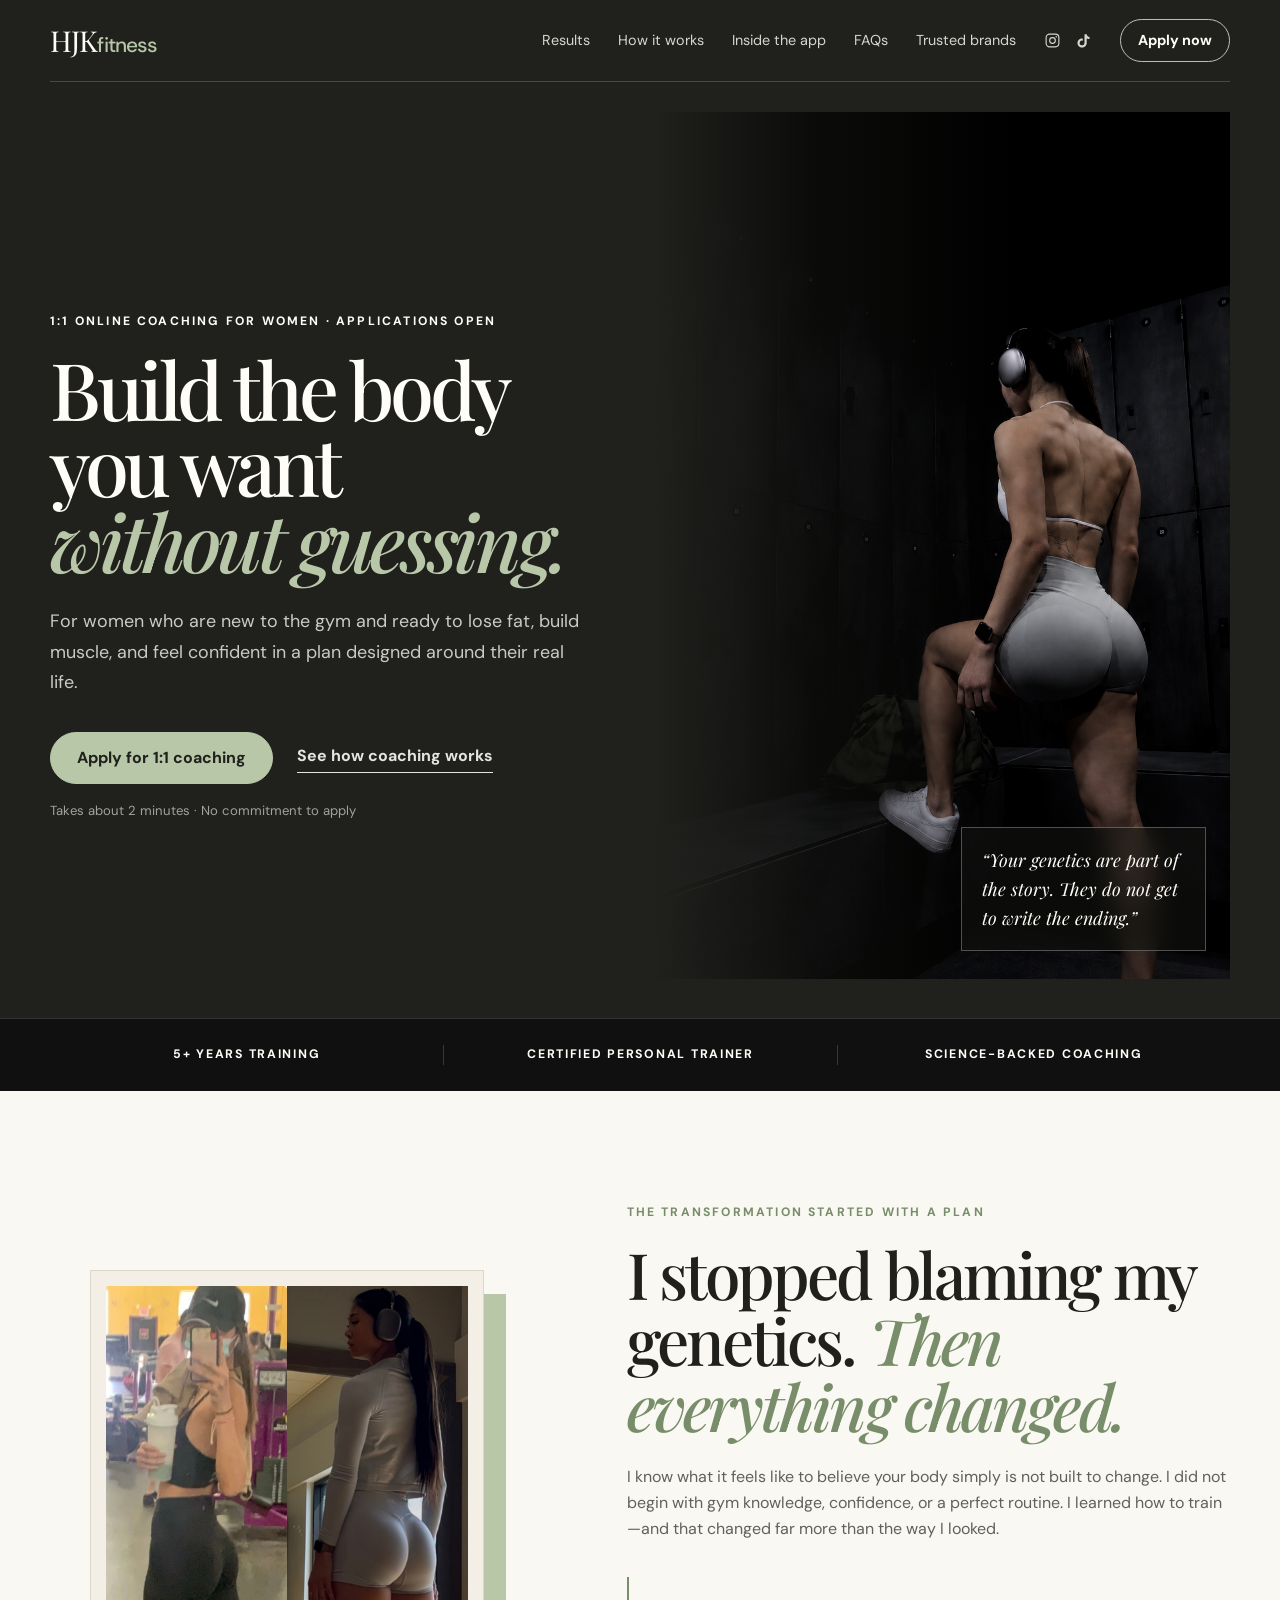
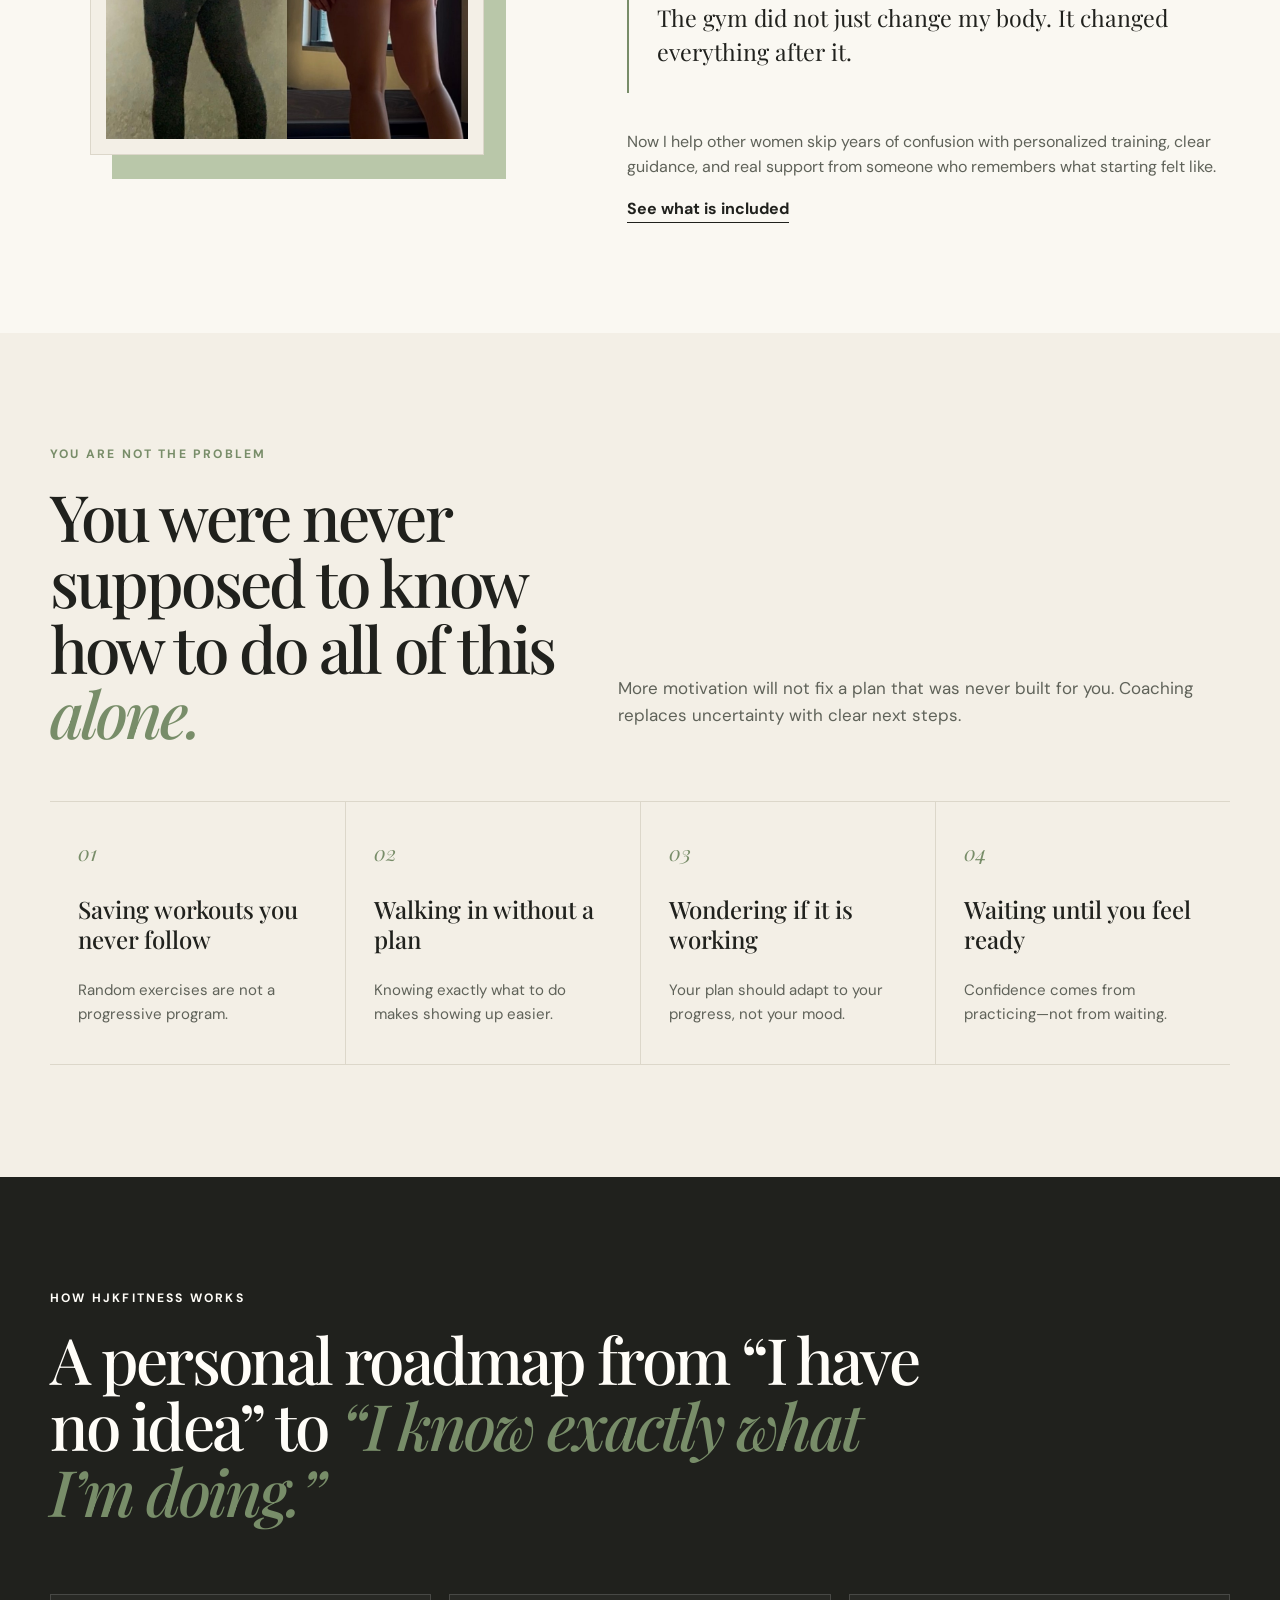
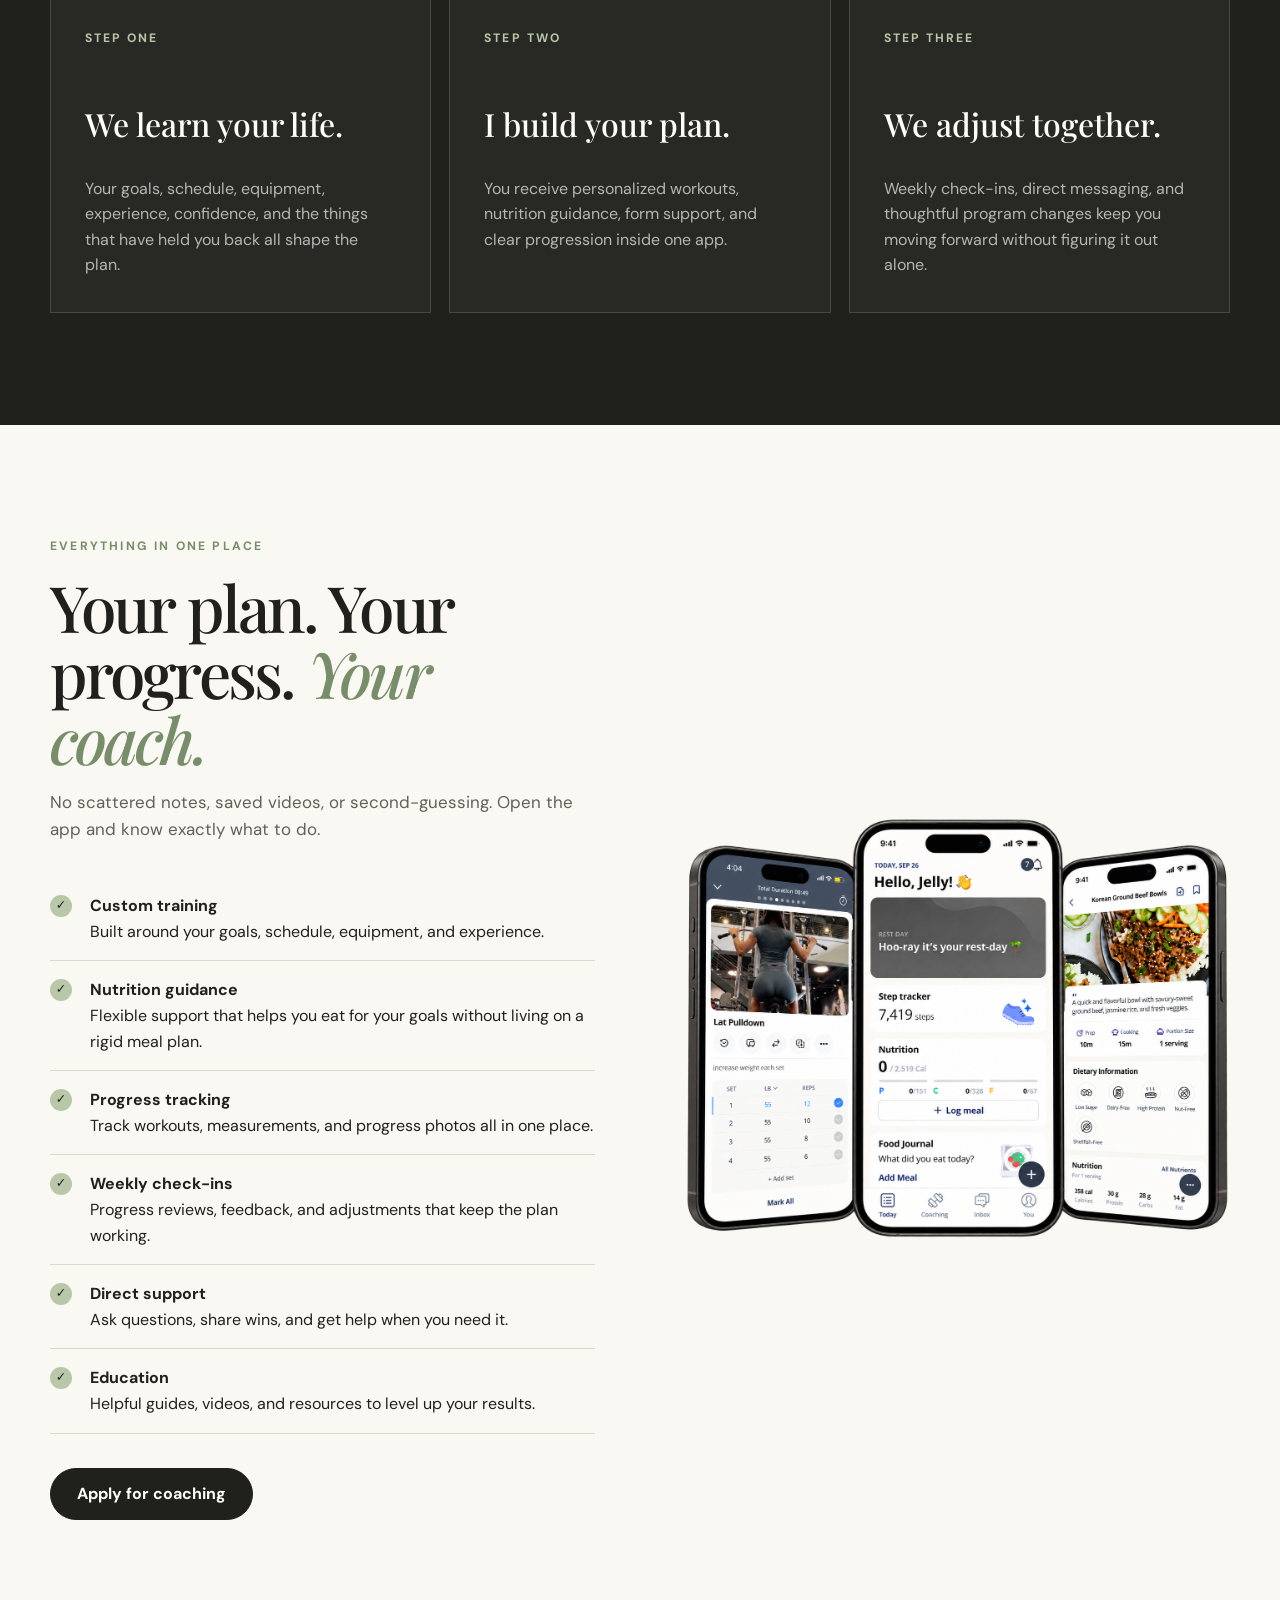
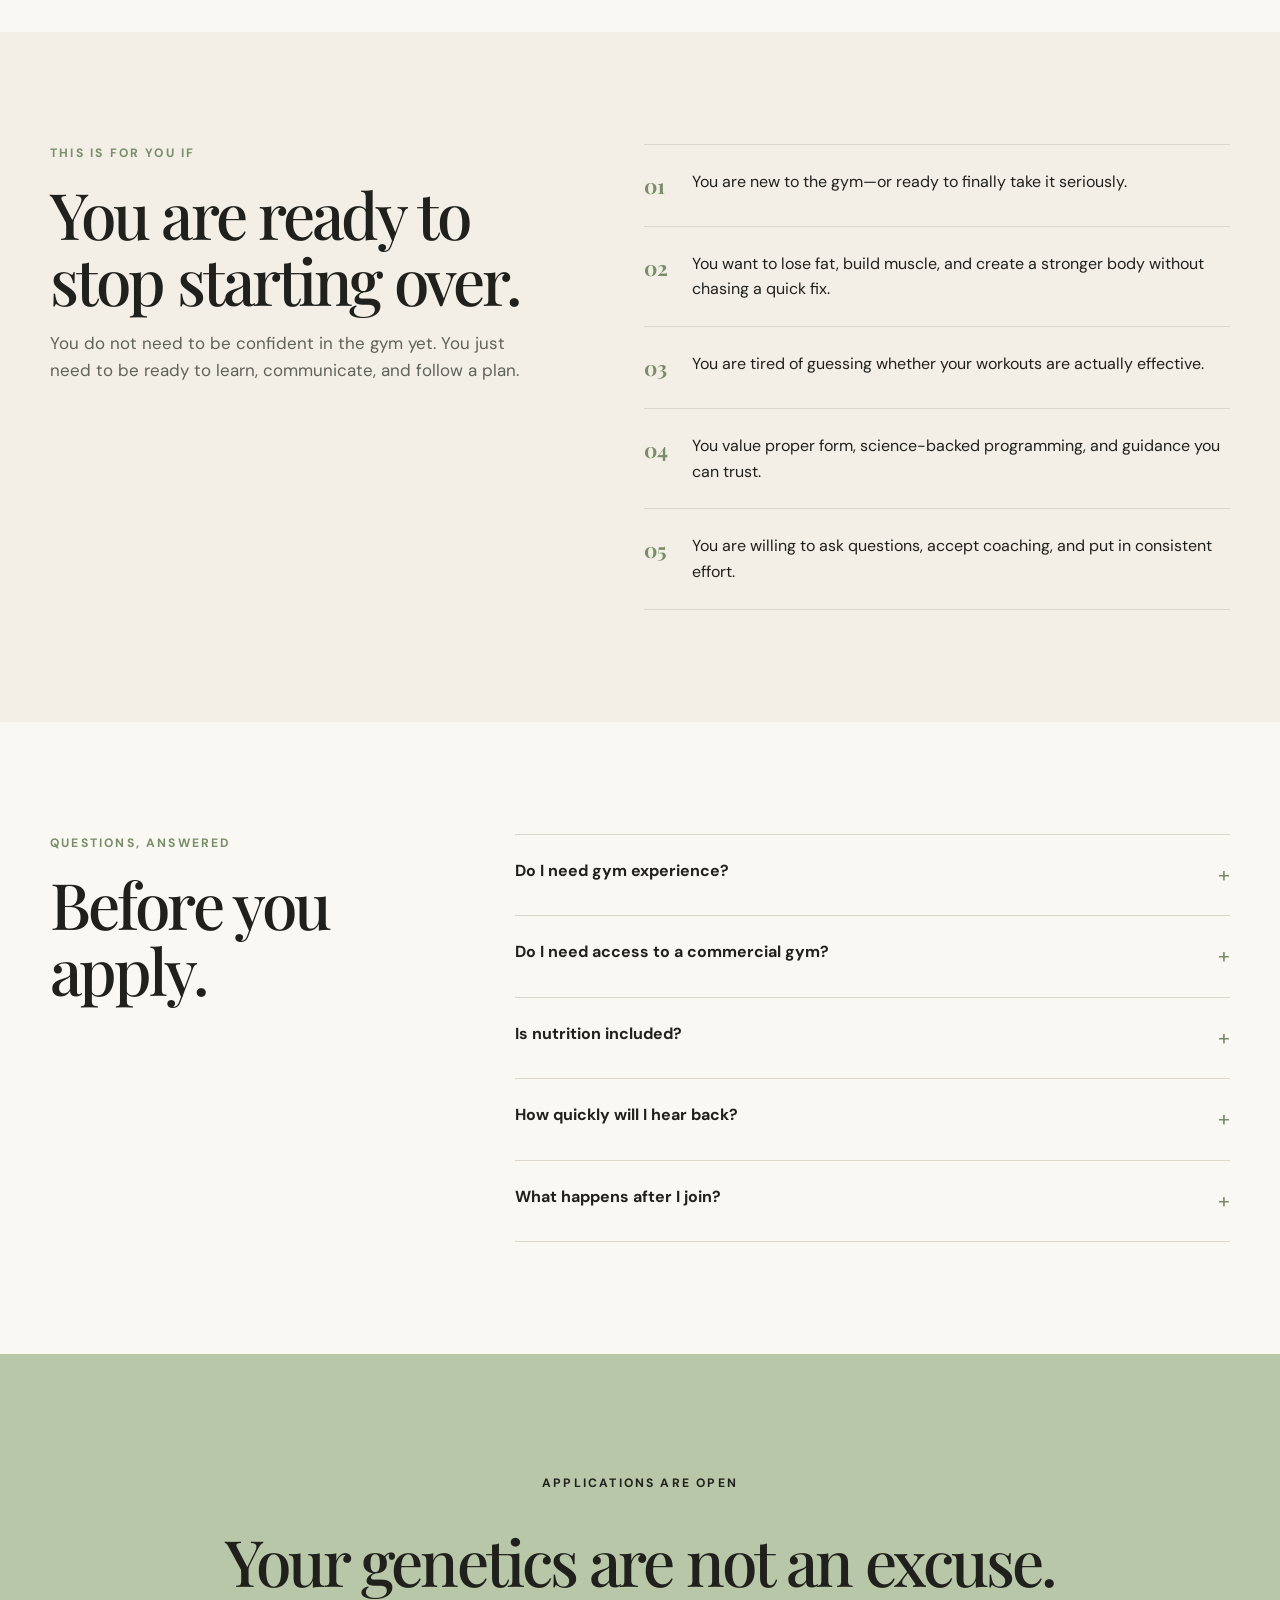
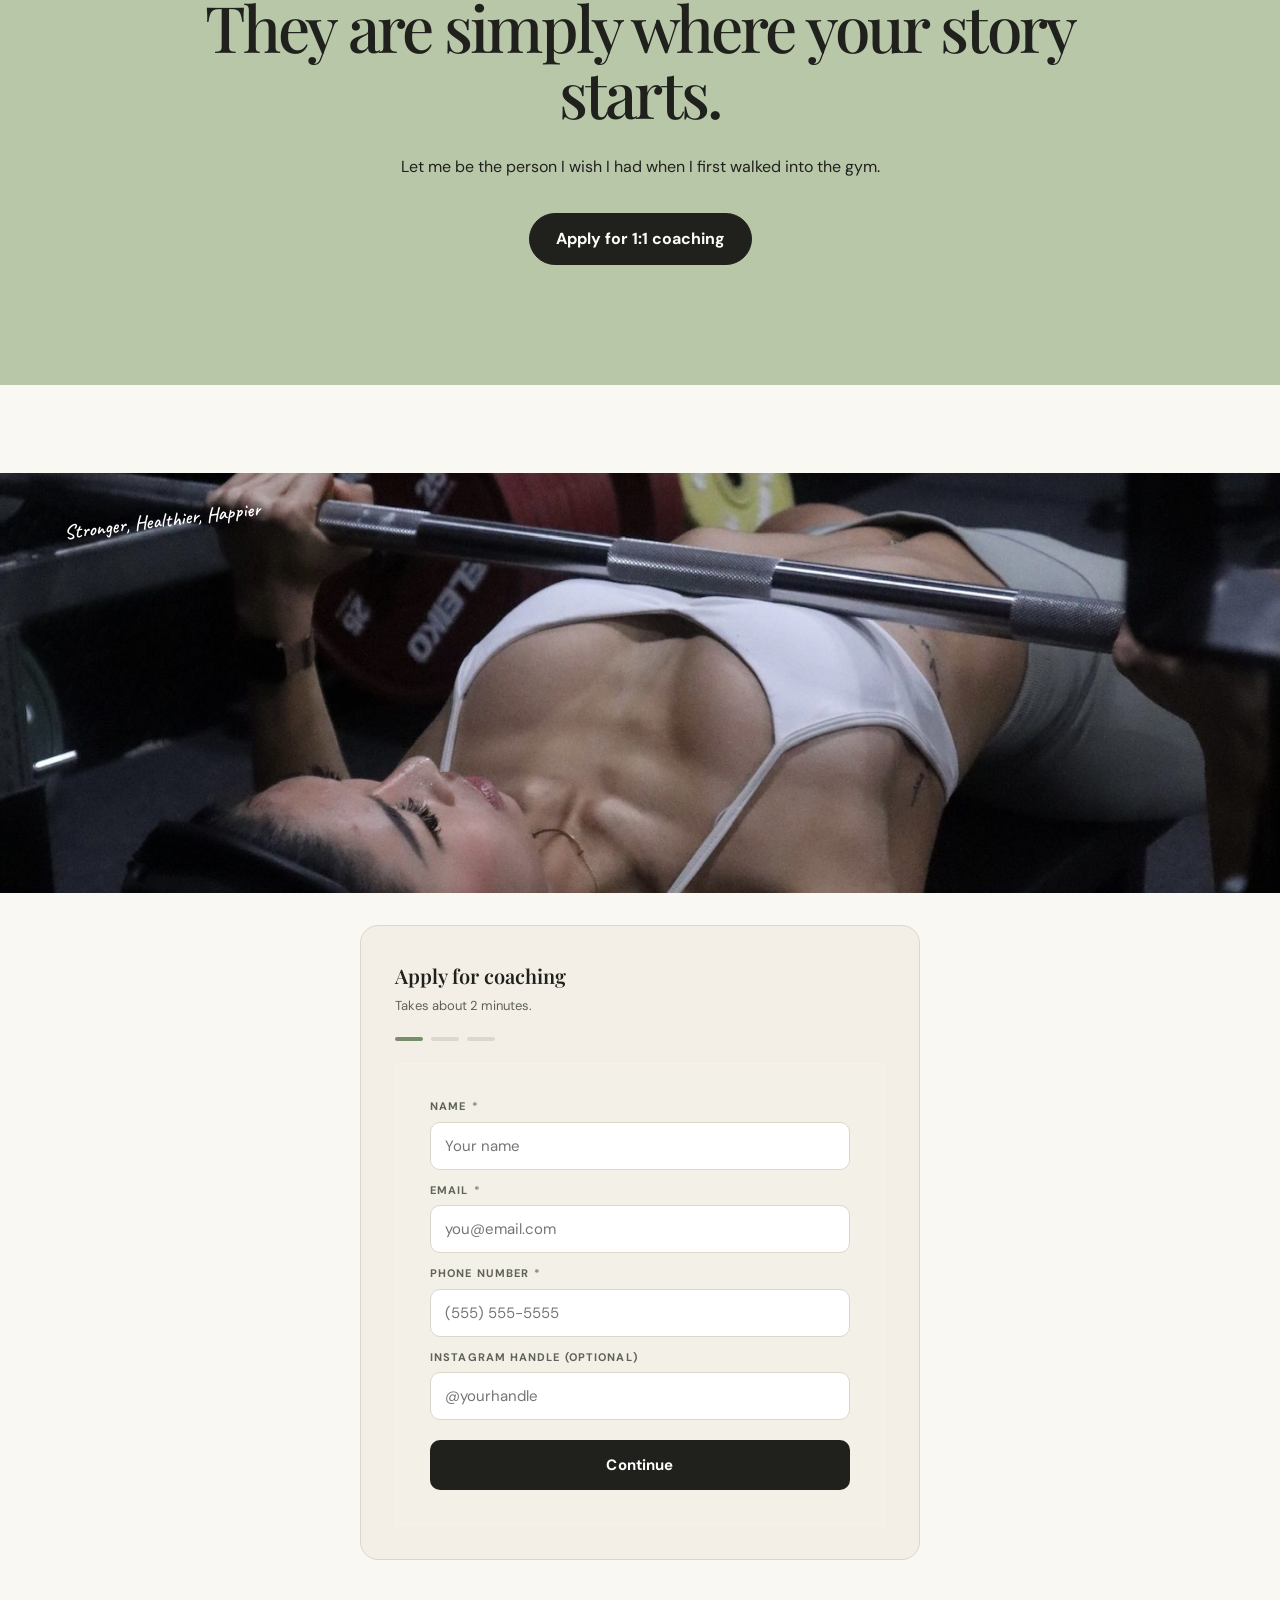
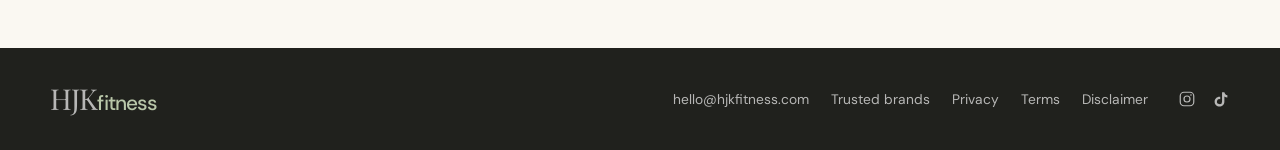
==== index.html @ 884b1e44 "Push hero CTA down further on phone view Co-Authored-By: Claude Sonnet 5 <noreply@anthropic.com> Cla" ====
<!doctype html>
<html lang="en">
<head>
  <meta charset="utf-8">
  <meta name="viewport" content="width=device-width, initial-scale=1, viewport-fit=cover">
  <title>HJKfitness — 1:1 Online Coaching for Women</title>
  <meta name="description" content="Personalized online fitness coaching for women who are new to the gym and ready to lose fat, build muscle, and train with confidence.">
  <meta name="theme-color" content="#20211d">
  <link rel="preconnect" href="https://fonts.googleapis.com">
  <link rel="preconnect" href="https://fonts.gstatic.com" crossorigin>
  <link href="https://fonts.googleapis.com/css2?family=DM+Sans:wght@400;500;600;700&family=Playfair+Display:ital,wght@0,500;0,600;1,500&family=Caveat:wght@500;600;700&display=swap" rel="stylesheet">
  <link rel="icon" type="image/svg+xml" href="data:image/svg+xml,%3Csvg xmlns='http://www.w3.org/2000/svg' viewBox='0 0 64 64'%3E%3Crect width='64' height='64' rx='14' fill='%2320211d'/%3E%3Cpath d='M17 16v32M47 16v32M17 32h30' stroke='%23b9c7a9' stroke-width='5' stroke-linecap='round'/%3E%3C/svg%3E">
  <style>
    :root {
      --ink: #20211d;
      --ink-soft: #5f6259;
      --cream: #f3efe6;
      --paper: #faf8f2;
      --sage: #b9c7a9;
      --sage-deep: #788d69;
      --line: #dcd7ca;
      --white: #fffdf8;
      --serif: "Playfair Display", Georgia, serif;
      --sans: "DM Sans", system-ui, sans-serif;
    }

    * { box-sizing: border-box; }
    html { scroll-behavior: smooth; }
    body {
      margin: 0;
      color: var(--ink);
      background: var(--cream);
      font-family: var(--sans);
      font-size: 16px;
      line-height: 1.6;
      text-rendering: optimizeLegibility;
    }
    img { display: block; max-width: 100%; }
    a { color: inherit; text-decoration: none; }
    button, a { -webkit-tap-highlight-color: transparent; }
    .wrap { width: min(1180px, calc(100% - 40px)); margin: 0 auto; }
    .eyebrow {
      margin: 0 0 18px;
      font-size: .76rem;
      font-weight: 700;
      letter-spacing: .18em;
      text-transform: uppercase;
    }
    .eyebrow.sage { color: var(--sage-deep); }
    .serif { font-family: var(--serif); }
    .button {
      display: inline-flex;
      min-height: 52px;
      align-items: center;
      justify-content: center;
      padding: 0 26px;
      border: 1px solid var(--sage);
      border-radius: 999px;
      background: var(--sage);
      color: var(--ink);
      font-weight: 700;
      transition: transform .2s ease, background .2s ease, color .2s ease;
    }
    .button:hover { transform: translateY(-2px); background: var(--white); }
    .button.dark { background: var(--ink); color: var(--white); border-color: var(--ink); }
    .button.dark:hover { background: var(--sage); color: var(--ink); border-color: var(--sage); }
    .text-link { font-weight: 700; border-bottom: 1px solid currentColor; padding-bottom: 3px; }

    header {
      position: absolute;
      z-index: 5;
      inset: 0 0 auto;
      color: var(--white);
    }
    .nav {
      min-height: 82px;
      display: flex;
      align-items: center;
      justify-content: space-between;
      gap: 30px;
      border-bottom: 1px solid rgba(255,255,255,.18);
    }
    .brand {
      font-family: var(--serif);
      font-size: 1.8rem;
      line-height: 1;
      letter-spacing: -.03em;
    }
    .brand span { color: var(--sage); font-family: var(--sans); font-size: .72em; font-weight: 500; }
    nav { display: flex; gap: 28px; align-items: center; font-size: .9rem; }
    nav a:not(.mini-cta) { opacity: .82; }
    nav a:hover { opacity: 1; }
    .nav-social { display: flex; align-items: center; gap: 14px; }
    .nav-social a { display: inline-flex; opacity: .82; transition: opacity .15s ease; }
    .nav-social a:hover { opacity: 1; }
    .nav-social svg { width: 17px; height: 17px; display: block; }
    .mini-cta {
      border: 1px solid rgba(255,255,255,.7);
      border-radius: 999px;
      padding: 9px 17px;
      font-weight: 700;
    }
    .menu-toggle {
      display: none;
      flex-direction: column;
      justify-content: center;
      gap: 5px;
      width: 24px;
      height: 18px;
      background: none;
      border: none;
      padding: 0;
      margin: 0;
      cursor: pointer;
    }
    .menu-toggle span {
      display: block;
      width: 100%;
      height: 2px;
      background: var(--white);
      border-radius: 2px;
      transition: opacity .15s ease, transform .15s ease;
    }
    .menu-toggle[aria-expanded="true"] span:nth-child(1) { transform: translateY(7px) rotate(45deg); }
    .menu-toggle[aria-expanded="true"] span:nth-child(2) { opacity: 0; }
    .menu-toggle[aria-expanded="true"] span:nth-child(3) { transform: translateY(-7px) rotate(-45deg); }
    .mobile-menu {
      display: none;
      position: absolute;
      top: 100%;
      left: 0;
      right: 0;
      flex-direction: column;
      background: rgba(13,14,12,.96);
      backdrop-filter: blur(12px);
      border-bottom: 1px solid rgba(255,255,255,.14);
    }
    .mobile-menu.open { display: flex; }
    .mobile-menu a {
      padding: 16px 24px;
      border-top: 1px solid rgba(255,255,255,.12);
      color: rgba(255,255,255,.85);
      font-weight: 700;
      font-size: .95rem;
    }
    .mobile-menu a:hover { color: var(--sage); }

    .hero {
      min-height: 820px;
      color: var(--white);
      background: var(--ink);
      position: relative;
      overflow: hidden;
    }
    .hero-grid {
      min-height: 820px;
      display: grid;
      grid-template-columns: 1.02fr .98fr;
      align-items: stretch;
    }
    .hero-copy {
      position: relative;
      z-index: 2;
      align-self: center;
      padding: 145px 72px 90px 0;
    }
    .hero h1 {
      max-width: 680px;
      margin: 0;
      font-family: var(--serif);
      font-size: clamp(3.8rem, 6.2vw, 6.8rem);
      line-height: .96;
      font-weight: 500;
      letter-spacing: -.055em;
    }
    .hero h1 em { color: var(--sage); font-weight: 500; }
    .hero-lead {
      max-width: 610px;
      margin: 28px 0 34px;
      color: rgba(255,255,255,.76);
      font-size: 1.12rem;
      line-height: 1.7;
    }
    .hero-actions { display: flex; align-items: center; gap: 24px; flex-wrap: wrap; }
    .hero-actions .text-link { color: rgba(255,255,255,.88); }
    .micro { margin-top: 16px; color: rgba(255,255,255,.58); font-size: .82rem; }
    .hero-image {
      position: relative;
      min-height: 820px;
    }
    .hero-image::before {
      content: "";
      position: absolute;
      z-index: 1;
      inset: 0;
      background: linear-gradient(90deg, var(--ink) 0%, rgba(32,33,29,.34) 28%, transparent 62%);
    }
    .hero-image img {
      width: 100%;
      height: 100%;
      object-fit: cover;
      object-position: center 34%;
      filter: saturate(.78) contrast(1.08);
    }
    .hero-note {
      position: absolute;
      z-index: 2;
      right: 24px;
      bottom: 28px;
      max-width: 245px;
      padding: 18px 20px;
      border: 1px solid rgba(255,255,255,.28);
      background: rgba(20,21,18,.58);
      backdrop-filter: blur(12px);
      font-family: var(--serif);
      font-size: 1.12rem;
      font-style: italic;
    }
    .proof-strip {
      position: absolute;
      z-index: 3;
      bottom: 0;
      left: 0;
      right: 0;
      background: rgba(13,14,12,.84);
      border-top: 1px solid rgba(255,255,255,.14);
    }
    .proof-row {
      min-height: 72px;
      display: grid;
      grid-template-columns: repeat(3, 1fr);
      align-items: center;
      text-align: center;
      font-size: .77rem;
      font-weight: 700;
      letter-spacing: .14em;
      text-transform: uppercase;
    }
    .proof-row span + span { border-left: 1px solid rgba(255,255,255,.17); }

    section { padding: 112px 0; }
    .section-heading {
      max-width: 780px;
      margin: 0;
      font-family: var(--serif);
      font-size: clamp(2.7rem, 5vw, 5rem);
      line-height: 1.03;
      font-weight: 500;
      letter-spacing: -.045em;
    }
    .section-heading em { color: var(--sage-deep); font-weight: 500; }
    .section-intro { max-width: 620px; color: var(--ink-soft); font-size: 1.06rem; }

    .results {
      background: var(--paper);
    }
    .results-grid {
      display: grid;
      grid-template-columns: .88fr 1.12fr;
      gap: clamp(50px, 8vw, 110px);
      align-items: center;
    }
    .results-card {
      position: relative;
      border: 1px solid var(--line);
      padding: 15px;
      background: var(--cream);
      box-shadow: 22px 24px 0 var(--sage);
    }
    .results-card img { width: 100%; height: auto; aspect-ratio: 4 / 5; object-fit: cover; object-position: center; }
    .results-copy .section-heading { margin-bottom: 26px; }
    .results-copy p { color: var(--ink-soft); max-width: 600px; }
    .pullquote {
      margin: 36px 0;
      padding: 24px 0 24px 28px;
      border-left: 2px solid var(--sage-deep);
      font-family: var(--serif);
      font-size: 1.45rem;
      line-height: 1.45;
    }

    .friction { background: var(--cream); }
    .friction-top {
      display: flex;
      justify-content: space-between;
      align-items: end;
      gap: 50px;
      margin-bottom: 55px;
    }
    .friction-grid {
      display: grid;
      grid-template-columns: repeat(4, 1fr);
      border-top: 1px solid var(--line);
      border-bottom: 1px solid var(--line);
    }
    .friction-item {
      padding: 34px 28px 38px;
      min-height: 220px;
    }
    .friction-item + .friction-item { border-left: 1px solid var(--line); }
    .num { color: var(--sage-deep); font-family: var(--serif); font-size: 1.3rem; font-style: italic; }
    .friction-item h3 { font-family: var(--serif); font-size: 1.5rem; line-height: 1.25; font-weight: 500; }
    .friction-item p { color: var(--ink-soft); margin-bottom: 0; font-size: .94rem; }

    .method {
      background: var(--ink);
      color: var(--white);
    }
    .method .section-heading { max-width: 880px; }
    .steps {
      margin-top: 70px;
      display: grid;
      grid-template-columns: repeat(3, 1fr);
      gap: 18px;
    }
    .step {
      padding: 34px;
      border: 1px solid rgba(255,255,255,.15);
      background: rgba(255,255,255,.035);
    }
    .step strong { color: var(--sage); font-size: .76rem; text-transform: uppercase; letter-spacing: .17em; }
    .step h3 { margin: 38px 0 14px; font-family: var(--serif); font-size: 2rem; font-weight: 500; }
    .step p { color: rgba(255,255,255,.66); margin: 0; }

    .app-section { background: var(--paper); overflow: hidden; }
    .app-grid {
      display: grid;
      grid-template-columns: 1fr 1fr;
      align-items: center;
      gap: clamp(46px, 7vw, 100px);
    }
    .app-visual img {
      display: block;
      width: 100%;
      height: auto;
      max-width: 620px;
      margin: 0 auto;
    }
    .feature-list { margin: 34px 0; padding: 0; list-style: none; }
    .feature-list li {
      display: grid;
      grid-template-columns: 26px 1fr;
      gap: 14px;
      padding: 16px 0;
      border-bottom: 1px solid var(--line);
    }
    .check {
      width: 22px;
      height: 22px;
      border-radius: 50%;
      display: grid;
      place-items: center;
      margin-top: 2px;
      background: var(--sage);
      font-size: .78rem;
      font-weight: 700;
    }

    .fit { background: var(--cream); }
    .fit-grid {
      display: grid;
      grid-template-columns: .9fr 1.1fr;
      gap: clamp(50px, 9vw, 130px);
      align-items: start;
    }
    .fit-list { margin: 0; padding: 0; list-style: none; border-top: 1px solid var(--line); }
    .fit-list li {
      padding: 24px 0;
      border-bottom: 1px solid var(--line);
      display: grid;
      grid-template-columns: 36px 1fr;
      gap: 12px;
    }
    .fit-list b { color: var(--sage-deep); font-family: var(--serif); font-size: 1.3rem; }

    .faq { background: var(--paper); }
    .faq-grid { display: grid; grid-template-columns: .7fr 1.3fr; gap: 80px; }
    details { border-top: 1px solid var(--line); padding: 23px 0; }
    details:last-child { border-bottom: 1px solid var(--line); }
    summary { cursor: pointer; font-weight: 700; list-style: none; display: flex; justify-content: space-between; gap: 20px; }
    summary::after { content: "+"; color: var(--sage-deep); font-size: 1.35rem; font-weight: 400; }
    details[open] summary::after { content: "–"; }
    details p { color: var(--ink-soft); max-width: 700px; margin: 14px 0 0; }

    .closing {
      padding: 120px 0;
      background: var(--sage);
      text-align: center;
    }
    .closing .section-heading { max-width: 900px; margin: 0 auto 28px; }
    .closing p { max-width: 620px; margin: 0 auto 34px; }
    footer { background: var(--ink); color: rgba(255,255,255,.68); padding: 36px 0; }
    .footer-row { display: flex; justify-content: space-between; gap: 30px; align-items: center; }
    .footer-right { display: flex; align-items: center; gap: 30px; flex-wrap: wrap; }
    .footer-links { display: flex; gap: 22px; flex-wrap: wrap; font-size: .86rem; }
    .footer-social { display: flex; align-items: center; gap: 16px; }
    .footer-social a { display: inline-flex; color: rgba(255,255,255,.68); transition: color .15s ease; }
    .footer-social a:hover { color: var(--white); }
    .footer-social svg { width: 18px; height: 18px; display: block; }

    @media (max-width: 900px) {
      .wrap { width: min(100% - 48px, 680px); }
      nav > a:not(.mini-cta) { display: none; }
      .menu-toggle { display: flex; }
      .nav { min-height: 70px; }
      nav { gap: 14px; }
      .nav-social { gap: 10px; }
      .brand { font-size: 1.55rem; }
      .mini-cta { padding: 8px 14px; font-size: .8rem; white-space: nowrap; }
      .hero, .hero-grid { min-height: 640px; }
      .hero-grid { grid-template-columns: 1fr; }
      .hero-copy {
        position: absolute;
        z-index: 3;
        inset: 0;
        display: flex;
        flex-direction: column;
        justify-content: flex-end;
        padding: 110px 24px 70px;
      }
      .hero h1 { font-size: clamp(2.6rem, 11vw, 4.2rem); max-width: 640px; }
      .hero-image { grid-column: 1; min-height: 640px; }
      .hero-image::before { background: linear-gradient(180deg, rgba(18,19,17,.22), rgba(18,19,17,.15) 28%, rgba(18,19,17,.92) 77%, var(--ink) 100%); }
      .hero-image img { object-position: 59% center; transform: scale(1.4); transform-origin: 62% 58%; }
      .hero-note { display: none; }
      .proof-row { grid-template-columns: 1fr; padding: 12px 0; gap: 3px; min-height: 84px; }
      .proof-row span + span { border-left: 0; }
      section { padding: 82px 0; }
      .app-section { padding-bottom: 8px; }
      .app-section + .fit { padding-top: 40px; }
      .results-grid, .app-grid, .fit-grid, .faq-grid { grid-template-columns: 1fr; }
      .results-card { max-width: 520px; margin: 0 auto; box-shadow: 12px 14px 0 var(--sage); }
      .results-copy { order: -1; }
      .friction-top { display: block; }
      .friction-grid { grid-template-columns: 1fr 1fr; }
      .friction-item:nth-child(3) { border-left: 0; border-top: 1px solid var(--line); }
      .friction-item:nth-child(4) { border-top: 1px solid var(--line); }
      .steps { grid-template-columns: 1fr; margin-top: 46px; }
      .faq-grid { gap: 36px; }
    }

    @media (max-width: 560px) {
      .hero h1 { font-size: clamp(2.1rem, 10vw, 3rem); }
      .hero-lead { font-size: .96rem; margin: 18px 0 24px; }
      .hero-actions { align-items: stretch; gap: 18px; margin-top: 110px; }
      .hero-actions .button { width: 100%; }
      .hero-actions .text-link { margin: 0 auto; }
      .micro { text-align: center; }
      .section-heading { font-size: 2.75rem; }
      .friction-grid { grid-template-columns: 1fr; }
      .friction-item + .friction-item { border-left: 0; border-top: 1px solid var(--line); }
      .step { padding: 28px 24px; }
      .footer-row { flex-direction: column; align-items: flex-start; }
    }

    @media (prefers-reduced-motion: reduce) {
      html { scroll-behavior: auto; }
      *, *::before, *::after { transition: none !important; }
    }

    /* ---------- Preserved application form (unchanged from the live site) ---------- */
    .apply{
      padding:clamp(48px,8vw,88px) clamp(20px,5vw,72px);
      display:flex;
      flex-direction:column;
      align-items:center;
      background:var(--paper);
    }
    .apply .form-card{width:100%;max-width:560px;}
    .apply-photo-wrap{
      position:relative;
      width:100vw;
      margin-left:calc(50% - 50vw);
      margin-right:calc(50% - 50vw);
      overflow:hidden;
      margin-bottom:32px;
    }
    .apply-photo{
      display:block;
      width:100%;
      height:clamp(240px,38vw,420px);
      object-fit:cover;
      object-position:center 30%;
    }
    .apply-photo-caption{
      position:absolute;
      left:clamp(20px,5vw,72px);
      top:32px;
      font-family:'Caveat', cursive;
      font-weight:600;
      font-size:20px;
      color:#fff;
      text-shadow:0 2px 10px rgba(0,0,0,.45);
      margin:0;
      transform:rotate(-7deg);
    }
    .form-card{
      background:var(--cream);
      border:1px solid var(--line);
      border-radius:18px;
      padding:clamp(22px,4vw,34px);
      max-width:480px;
    }
    .form-card h2{
      font-family:'Playfair Display', serif;
      font-size:20px;
      font-weight:600;
      margin:0 0 4px;
    }
    .form-card .helper{
      font-size:13px;
      color:var(--ink-soft);
      margin:0 0 20px;
    }
    .progress{
      display:flex;
      gap:8px;
      margin-bottom:22px;
    }
    .progress .progress-dot{
      width:28px;
      height:4px;
      border-radius:4px;
      background:var(--line);
      transition:background .2s ease;
    }
    .progress .progress-dot.active{background:var(--sage-deep);}
    .progress .progress-dot.done{background:var(--ink);}

    .step{display:flex;flex-direction:column;gap:12px;}
    .step[hidden]{display:none;}

    label{
      font-size:11px;
      text-transform:uppercase;
      letter-spacing:0.1em;
      color:var(--ink-soft);
      font-weight:700;
      margin-bottom:-6px;
    }
    .required-star{
      color:var(--sage-deep);
      margin-left:1px;
    }
    input, textarea{
      font-family:'DM Sans', sans-serif;
      font-size:15px;
      padding:13px 14px;
      border-radius:10px;
      border:1.5px solid var(--line);
      background:#fff;
      outline:none;
      color:var(--ink);
      width:100%;
    }
    textarea{
      min-height:88px;
      resize:vertical;
    }
    input:focus, textarea:focus{
      border-color:var(--sage-deep);
      box-shadow:0 0 0 3px rgba(127,148,112,0.35);
    }

    .pill-group{
      display:flex;
      flex-wrap:wrap;
      gap:8px;
    }
    .pill{position:relative;}
    .pill input{
      position:absolute;
      opacity:0;
      width:100%;
      height:100%;
      margin:0;
      cursor:pointer;
    }
    .pill span{
      display:inline-flex;
      align-items:center;
      font-size:13.5px;
      font-weight:600;
      padding:9px 14px;
      border-radius:100px;
      border:1.5px solid var(--line);
      background:#fff;
      color:var(--ink-soft);
      cursor:pointer;
      transition:all .15s ease;
    }
    .pill:has(input:checked) span{
      background:var(--sage);
      border-color:var(--sage-deep);
      color:var(--ink);
    }
    .pill input:focus-visible + span{
      outline:3px solid var(--sage-deep);
      outline-offset:2px;
    }

    .conditional-field{
      display:flex;
      flex-direction:column;
      gap:12px;
    }
    .conditional-field[hidden]{display:none;}

    button{
      margin-top:8px;
      font-family:'DM Sans', sans-serif;
      font-weight:700;
      font-size:15px;
      letter-spacing:0.01em;
      background:var(--ink);
      color:#fff;
      border:none;
      padding:15px 20px;
      border-radius:10px;
      cursor:pointer;
      transition:transform .15s ease, background .15s ease;
    }
    button:hover{background:#1f1e19;}
    button:active{transform:scale(0.98);}
    button:focus-visible{outline:3px solid var(--sage-deep);outline-offset:2px;}

    .step-actions{
      display:flex;
      gap:10px;
      margin-top:0;
    }
    .step-actions button{margin-top:0;flex:1;}
    .step-actions .prev-btn{
      flex:0 0 auto;
      background:#fff;
      color:var(--ink);
      border:1.5px solid var(--line);
    }
    .step-actions .prev-btn:hover{background:var(--cream);}

    .success{
      display:none;
      padding:6px 0 2px;
    }
    .success.show{display:block;}
    .success-title{
      font-size:19px;
      font-weight:700;
      margin:0 0 14px;
      font-family:'Playfair Display', serif;
    }
    .success p{
      font-size:14.5px;
      line-height:1.6;
      color:var(--ink-soft);
      margin:0 0 14px;
    }
    .success p:last-of-type{margin-bottom:0;}
    form[hidden]{display:none;}

    a.btn{
      display:inline-block;
      background:var(--ink);
      color:#fff;
      text-decoration:none;
      font-weight:700;
      font-size:14.5px;
      padding:13px 22px;
      border-radius:10px;
      transition:background .15s ease;
    }
    a.btn:hover{background:#1f1e19;}
    .success-cta{margin-top:18px;}
  </style>
</head>
<body>
  <header>
    <div class="wrap nav">
      <a class="brand" href="#top" aria-label="HJKfitness home">HJK<span>fitness</span></a>
      <nav aria-label="Main navigation">
        <a href="#results">Results</a>
        <a href="#coaching">How it works</a>
        <a href="#inside">Inside the app</a>
        <a href="#faq">FAQs</a>
        <a href="shop.html">Trusted brands</a>
        <div class="nav-social">
          <a href="https://instagram.com/jasminehjk" target="_blank" rel="noopener" aria-label="HJKfitness on Instagram">
            <svg viewBox="0 0 24 24" fill="none" xmlns="http://www.w3.org/2000/svg"><rect x="3" y="3" width="18" height="18" rx="5" stroke="currentColor" stroke-width="1.6"/><circle cx="12" cy="12" r="4" stroke="currentColor" stroke-width="1.6"/><circle cx="17.3" cy="6.7" r="1.1" fill="currentColor"/></svg>
          </a>
          <a href="https://www.tiktok.com/@jasminehjk" target="_blank" rel="noopener" aria-label="HJKfitness on TikTok">
            <svg viewBox="0 0 24 24" fill="currentColor" xmlns="http://www.w3.org/2000/svg"><path d="M16.5 3c.4 2.1 1.9 3.7 4 4v3c-1.5 0-2.9-.4-4-1.2v6.7c0 3.6-2.9 6.5-6.5 6.5S3.5 19.1 3.5 15.5 6.4 9 10 9c.4 0 .7 0 1 .1v3.1a3.4 3.4 0 1 0 2.4 3.3V3h3.1z"/></svg>
          </a>
        </div>
        <a class="mini-cta" href="#apply">Apply now</a>
        <button type="button" class="menu-toggle" aria-expanded="false" aria-controls="mobileMenu" aria-label="Open menu">
          <span></span><span></span><span></span>
        </button>
      </nav>
    </div>
    <div class="mobile-menu" id="mobileMenu">
      <a href="#results">Results</a>
      <a href="#coaching">How it works</a>
      <a href="#inside">Inside the app</a>
      <a href="#faq">FAQs</a>
      <a href="shop.html">Trusted brands</a>
    </div>
  </header>

  <main id="top">
    <section class="hero">
      <div class="wrap hero-grid">
        <div class="hero-copy">
          <p class="eyebrow">1:1 online coaching for women · Applications open</p>
          <h1>Build the body you want <em>without guessing.</em></h1>
          <p class="hero-lead">For women who are new to the gym and ready to lose fat, build muscle, and feel confident in a plan designed around their real life.</p>
          <div class="hero-actions">
            <a class="button" href="#apply">Apply for 1:1 coaching</a>
            <a class="text-link" href="#coaching">See how coaching works</a>
          </div>
          <p class="micro">Takes about 2 minutes · No commitment to apply</p>
        </div>
        <div class="hero-image">
          <img src="assets/redesign-hero.png" alt="Jasmine, HJKfitness coach, standing in a gym locker room" width="1024" height="1536">
          <div class="hero-note">“Your genetics are part of the story. They do not get to write the ending.”</div>
        </div>
      </div>
      <div class="proof-strip">
        <div class="wrap proof-row">
          <span>5+ years training</span>
          <span>Certified personal trainer</span>
          <span>Science-backed coaching</span>
        </div>
      </div>
    </section>

    <section class="results" id="results">
      <div class="wrap results-grid">
        <figure class="results-card">
          <img src="assets/redesign-results.jpg" alt="Jasmine's fitness transformation before and after years of strength training" width="1080" height="1350">
        </figure>
        <div class="results-copy">
          <p class="eyebrow sage">The transformation started with a plan</p>
          <h2 class="section-heading">I stopped blaming my genetics. <em>Then everything changed.</em></h2>
          <p>I know what it feels like to believe your body simply is not built to change. I did not begin with gym knowledge, confidence, or a perfect routine. I learned how to train—and that changed far more than the way I looked.</p>
          <blockquote class="pullquote">The gym did not just change my body. It changed everything after it.</blockquote>
          <p>Now I help other women skip years of confusion with personalized training, clear guidance, and real support from someone who remembers what starting felt like.</p>
          <a class="text-link" href="#inside">See what is included</a>
        </div>
      </div>
    </section>

    <section class="friction">
      <div class="wrap">
        <div class="friction-top">
          <div>
            <p class="eyebrow sage">You are not the problem</p>
            <h2 class="section-heading">You were never supposed to know how to do all of this <em>alone.</em></h2>
          </div>
          <p class="section-intro">More motivation will not fix a plan that was never built for you. Coaching replaces uncertainty with clear next steps.</p>
        </div>
        <div class="friction-grid">
          <article class="friction-item">
            <span class="num">01</span>
            <h3>Saving workouts you never follow</h3>
            <p>Random exercises are not a progressive program.</p>
          </article>
          <article class="friction-item">
            <span class="num">02</span>
            <h3>Walking in without a plan</h3>
            <p>Knowing exactly what to do makes showing up easier.</p>
          </article>
          <article class="friction-item">
            <span class="num">03</span>
            <h3>Wondering if it is working</h3>
            <p>Your plan should adapt to your progress, not your mood.</p>
          </article>
          <article class="friction-item">
            <span class="num">04</span>
            <h3>Waiting until you feel ready</h3>
            <p>Confidence comes from practicing—not from waiting.</p>
          </article>
        </div>
      </div>
    </section>

    <section class="method" id="coaching">
      <div class="wrap">
        <p class="eyebrow">How HJKfitness works</p>
        <h2 class="section-heading">A personal roadmap from “I have no idea” to <em>“I know exactly what I’m doing.”</em></h2>
        <div class="steps">
          <article class="step">
            <strong>Step one</strong>
            <h3>We learn your life.</h3>
            <p>Your goals, schedule, equipment, experience, confidence, and the things that have held you back all shape the plan.</p>
          </article>
          <article class="step">
            <strong>Step two</strong>
            <h3>I build your plan.</h3>
            <p>You receive personalized workouts, nutrition guidance, form support, and clear progression inside one app.</p>
          </article>
          <article class="step">
            <strong>Step three</strong>
            <h3>We adjust together.</h3>
            <p>Weekly check-ins, direct messaging, and thoughtful program changes keep you moving forward without figuring it out alone.</p>
          </article>
        </div>
      </div>
    </section>

    <section class="app-section" id="inside">
      <div class="wrap app-grid">
        <div class="app-copy">
          <p class="eyebrow sage">Everything in one place</p>
          <h2 class="section-heading">Your plan. Your progress. <em>Your coach.</em></h2>
          <p class="section-intro">No scattered notes, saved videos, or second-guessing. Open the app and know exactly what to do.</p>
          <ul class="feature-list">
            <li><span class="check">✓</span><span><strong>Custom training</strong><br>Built around your goals, schedule, equipment, and experience.</span></li>
            <li><span class="check">✓</span><span><strong>Nutrition guidance</strong><br>Flexible support that helps you eat for your goals without living on a rigid meal plan.</span></li>
            <li><span class="check">✓</span><span><strong>Progress tracking</strong><br>Track workouts, measurements, and progress photos all in one place.</span></li>
            <li><span class="check">✓</span><span><strong>Weekly check-ins</strong><br>Progress reviews, feedback, and adjustments that keep the plan working.</span></li>
            <li><span class="check">✓</span><span><strong>Direct support</strong><br>Ask questions, share wins, and get help when you need it.</span></li>
            <li><span class="check">✓</span><span><strong>Education</strong><br>Helpful guides, videos, and resources to level up your results.</span></li>
          </ul>
          <a class="button dark" href="#apply">Apply for coaching</a>
        </div>
        <div class="app-visual">
          <img src="assets/app-mockup.png" alt="HJKfitness coaching app showing a workout tracker, today's dashboard with step tracker and nutrition, and a recipe with nutrition information" width="1306" height="1011">
        </div>
      </div>
    </section>

    <section class="fit">
      <div class="wrap fit-grid">
        <div>
          <p class="eyebrow sage">This is for you if</p>
          <h2 class="section-heading">You are ready to stop starting over.</h2>
          <p class="section-intro">You do not need to be confident in the gym yet. You just need to be ready to learn, communicate, and follow a plan.</p>
        </div>
        <ul class="fit-list">
          <li><b>01</b><span>You are new to the gym—or ready to finally take it seriously.</span></li>
          <li><b>02</b><span>You want to lose fat, build muscle, and create a stronger body without chasing a quick fix.</span></li>
          <li><b>03</b><span>You are tired of guessing whether your workouts are actually effective.</span></li>
          <li><b>04</b><span>You value proper form, science-backed programming, and guidance you can trust.</span></li>
          <li><b>05</b><span>You are willing to ask questions, accept coaching, and put in consistent effort.</span></li>
        </ul>
      </div>
    </section>

    <section class="faq" id="faq">
      <div class="wrap faq-grid">
        <div>
          <p class="eyebrow sage">Questions, answered</p>
          <h2 class="section-heading">Before you apply.</h2>
        </div>
        <div>
          <details>
            <summary>Do I need gym experience?</summary>
            <p>No. HJKfitness is designed especially for beginners and women returning after time away. Your starting point determines the program.</p>
          </details>
          <details>
            <summary>Do I need access to a commercial gym?</summary>
            <p>No. Your plan can be built around a commercial gym, apartment gym, or the equipment you currently have access to.</p>
          </details>
          <details>
            <summary>Is nutrition included?</summary>
            <p>Yes. Coaching includes flexible nutrition guidance, food-journaling support, and feedback based on your goals and preferences.</p>
          </details>
          <details>
            <summary>How quickly will I hear back?</summary>
            <p>After applying, Jasmine or Iris will contact you within 72 hours to learn more about your goals and determine whether coaching is the right fit.</p>
          </details>
          <details>
            <summary>What happens after I join?</summary>
            <p>You will complete onboarding, receive app access, schedule your onboarding call, and begin with a personalized plan built from your intake information.</p>
          </details>
        </div>
      </div>
    </section>

    <section class="closing">
      <div class="wrap">
        <p class="eyebrow">Applications are open</p>
        <h2 class="section-heading">Your genetics are not an excuse. They are simply where your story starts.</h2>
        <p>Let me be the person I wish I had when I first walked into the gym.</p>
        <a class="button dark" href="#apply">Apply for 1:1 coaching</a>
      </div>
    </section>

    <section class="apply" id="apply">
      <div class="apply-photo-wrap">
        <img class="apply-photo" src="assets/apply-photo.jpg" alt="Jasmine bench pressing at the gym">
        <p class="apply-photo-caption">Stronger, Healthier, Happier</p>
      </div>
      <div class="form-card">
        <div class="form-head">
          <h2 id="formHeading">Apply for coaching</h2>
          <p class="helper" id="formHelper">Takes about 2 minutes.</p>
        </div>

        <div class="progress" id="progress" aria-hidden="true">
          <span class="progress-dot active" data-dot="1"></span>
          <span class="progress-dot" data-dot="2"></span>
          <span class="progress-dot" data-dot="3"></span>
        </div>

        <form id="applyForm" novalidate>
          <div class="step" data-step="1">
            <label for="name">Name <span class="required-star">*</span></label>
            <input type="text" id="name" name="name" required placeholder="Your name">
            <label for="email">Email <span class="required-star">*</span></label>
            <input type="email" id="email" name="email" required placeholder="you@email.com">
            <label for="phone">Phone number <span class="required-star">*</span></label>
            <input type="tel" id="phone" name="phone" required placeholder="(555) 555-5555">
            <label for="instagram">Instagram handle (optional)</label>
            <input type="text" id="instagram" name="instagram" placeholder="@yourhandle">
            <button type="button" class="next-btn" data-next="2">Continue</button>
          </div>

          <div class="step" data-step="2" hidden>
            <label>Age range <span class="required-star">*</span></label>
            <div class="pill-group" role="radiogroup" aria-label="Age range">
              <label class="pill"><input type="radio" name="age" value="18-23" required><span>18&ndash;23</span></label>
              <label class="pill"><input type="radio" name="age" value="24-33" required><span>24&ndash;33</span></label>
              <label class="pill"><input type="radio" name="age" value="34-43" required><span>34&ndash;43</span></label>
              <label class="pill"><input type="radio" name="age" value="44+" required><span>44+</span></label>
            </div>

            <label>What's your main goal? <span class="required-star">*</span></label>
            <div class="pill-group" role="radiogroup" aria-label="Main goal">
              <label class="pill"><input type="radio" name="goal" value="Build muscle" required><span>Build muscle</span></label>
              <label class="pill"><input type="radio" name="goal" value="Lose fat" required><span>Lose fat</span></label>
              <label class="pill"><input type="radio" name="goal" value="Get stronger" required><span>Get stronger</span></label>
              <label class="pill"><input type="radio" name="goal" value="Improve confidence" required><span>Improve confidence</span></label>
              <label class="pill"><input type="radio" name="goal" value="Other" required><span>Other</span></label>
            </div>

            <label for="blocker">What's been holding you back in the past? <span class="required-star">*</span></label>
            <textarea id="blocker" name="blocker" required placeholder="Be honest. This helps me understand where to start with you."></textarea>

            <div class="step-actions">
              <button type="button" class="prev-btn" data-prev="1">Back</button>
              <button type="button" class="next-btn" data-next="3">Continue</button>
            </div>
          </div>

          <div class="step" data-step="3" hidden>
            <label>What time zone are you in? <span class="required-star">*</span></label>
            <div class="pill-group" role="radiogroup" aria-label="Time zone">
              <label class="pill"><input type="radio" name="timezone" id="tzEastern" value="Eastern (ET)" required><span>Eastern (ET)</span></label>
              <label class="pill"><input type="radio" name="timezone" id="tzCentral" value="Central (CT)" required><span>Central (CT)</span></label>
              <label class="pill"><input type="radio" name="timezone" id="tzPacific" value="Pacific (PT)" required><span>Pacific (PT)</span></label>
              <label class="pill"><input type="radio" name="timezone" id="tzOther" value="Other" required><span>Other</span></label>
            </div>
            <div class="conditional-field" id="tzOtherWrap" hidden>
              <label for="tzOtherInput">Enter your time zone <span class="required-star">*</span></label>
              <input type="text" id="tzOtherInput" name="timezoneOther" placeholder="e.g. GMT+1, Mountain Time">
            </div>

            <label>What's the best time to reach you? (your local time) <span class="required-star">*</span></label>
            <div class="pill-group" role="radiogroup" aria-label="Best time to reach you">
              <label class="pill"><input type="radio" name="besttime" value="9am-12pm" required><span>9am&ndash;12pm</span></label>
              <label class="pill"><input type="radio" name="besttime" value="12pm-3pm" required><span>12pm&ndash;3pm</span></label>
              <label class="pill"><input type="radio" name="besttime" value="3pm-5pm" required><span>3pm&ndash;5pm</span></label>
              <label class="pill"><input type="radio" name="besttime" value="6pm-9pm" required><span>6pm&ndash;9pm</span></label>
            </div>

            <div class="step-actions">
              <button type="button" class="prev-btn" data-prev="2">Back</button>
              <button type="submit" class="submit-btn">Submit application</button>
            </div>
          </div>
        </form>

        <div class="success" id="successMsg" aria-live="polite">
          <p class="success-title" id="successTitle"></p>
          <p>Your application has been received. Thank you for taking the time to apply to work with me.</p>
          <p>Over the next 24 hours, either I or my assistant, Iris, will reach out to learn more about your goals, walk you through how my coaching works, and see if we're the right fit for each other.</p>
          <p>Keep an eye on your texts, email, and any missed calls so you don't miss our message.</p>
          <p>I'm excited to connect with you!</p>
          <a href="transformations.html" class="btn success-cta">Transformations</a>
        </div>
      </div>
    </section>
  </main>

  <footer>
    <div class="wrap footer-row">
      <a class="brand" href="#top">HJK<span>fitness</span></a>
      <div class="footer-right">
        <div class="footer-links">
          <a href="mailto:hello@hjkfitness.com">hello@hjkfitness.com</a>
          <a href="shop.html">Trusted brands</a>
          <a href="privacy-policy.html">Privacy</a>
          <a href="terms.html">Terms</a>
          <a href="disclaimer.html">Disclaimer</a>
        </div>
        <div class="footer-social">
          <a href="https://instagram.com/jasminehjk" target="_blank" rel="noopener" aria-label="HJKfitness on Instagram">
            <svg viewBox="0 0 24 24" fill="none" xmlns="http://www.w3.org/2000/svg"><rect x="3" y="3" width="18" height="18" rx="5" stroke="currentColor" stroke-width="1.6"/><circle cx="12" cy="12" r="4" stroke="currentColor" stroke-width="1.6"/><circle cx="17.3" cy="6.7" r="1.1" fill="currentColor"/></svg>
          </a>
          <a href="https://www.tiktok.com/@jasminehjk" target="_blank" rel="noopener" aria-label="HJKfitness on TikTok">
            <svg viewBox="0 0 24 24" fill="currentColor" xmlns="http://www.w3.org/2000/svg"><path d="M16.5 3c.4 2.1 1.9 3.7 4 4v3c-1.5 0-2.9-.4-4-1.2v6.7c0 3.6-2.9 6.5-6.5 6.5S3.5 19.1 3.5 15.5 6.4 9 10 9c.4 0 .7 0 1 .1v3.1a3.4 3.4 0 1 0 2.4 3.3V3h3.1z"/></svg>
          </a>
        </div>
      </div>
    </div>
  </footer>

  <script src="nav.js"></script>
  <script>
    const form = document.getElementById('applyForm');
    const progress = document.getElementById('progress');
    const successMsg = document.getElementById('successMsg');
    const successTitle = document.getElementById('successTitle');
    const steps = Array.from(form.querySelectorAll('.step'));
    const dots = Array.from(progress.querySelectorAll('.progress-dot'));
    const tzOtherWrap = document.getElementById('tzOtherWrap');
    const tzOtherInput = document.getElementById('tzOtherInput');

    function showStep(n){
      steps.forEach(step => {
        step.hidden = Number(step.dataset.step) !== n;
      });
      dots.forEach(dot => {
        const d = Number(dot.dataset.dot);
        dot.classList.toggle('active', d === n);
        dot.classList.toggle('done', d < n);
      });
    }

    function validateStep(stepEl){
      const fields = stepEl.querySelectorAll('input, textarea');
      for (const field of fields){
        if (!field.checkValidity()){
          field.reportValidity();
          return false;
        }
      }
      return true;
    }

    form.querySelectorAll('.next-btn').forEach(btn => {
      btn.addEventListener('click', () => {
        const currentStep = btn.closest('.step');
        if (!validateStep(currentStep)) return;
        showStep(Number(btn.dataset.next));
      });
    });

    form.querySelectorAll('.prev-btn').forEach(btn => {
      btn.addEventListener('click', () => {
        showStep(Number(btn.dataset.prev));
      });
    });

    form.querySelectorAll('input[name="timezone"]').forEach(radio => {
      radio.addEventListener('change', () => {
        const checked = form.querySelector('input[name="timezone"]:checked');
        const isOther = Boolean(checked && checked.value === 'Other');
        tzOtherWrap.hidden = !isOther;
        tzOtherInput.required = isOther;
        if (!isOther) tzOtherInput.value = '';
      });
    });

    const SHEET_WEBAPP_URL = 'https://script.google.com/macros/s/AKfycbwd4B6tQHSZRVariIMKxX549TAWzbW_SDj3LrffG7TEn9dGQzxRlr79M2z_69loipQ/exec';

    form.addEventListener('submit', function(e){
      e.preventDefault();

      const lastStep = steps[steps.length - 1];
      if (!validateStep(lastStep)) return;

      // mode: 'no-cors' means we can't read the response, so this is fire-and-forget -
      // we always show the success state below regardless of whether the write succeeds.
      fetch(SHEET_WEBAPP_URL, {
        method: 'POST',
        mode: 'no-cors',
        body: new URLSearchParams(new FormData(form))
      }).catch(() => {});

      const firstName = (document.getElementById('name').value || '').trim().split(' ')[0];
      successTitle.textContent = firstName ? `You're in, ${firstName}!` : `You're in!`;

      form.hidden = true;
      progress.hidden = true;
      successMsg.classList.add('show');
    });
  </script>
</body>
</html>
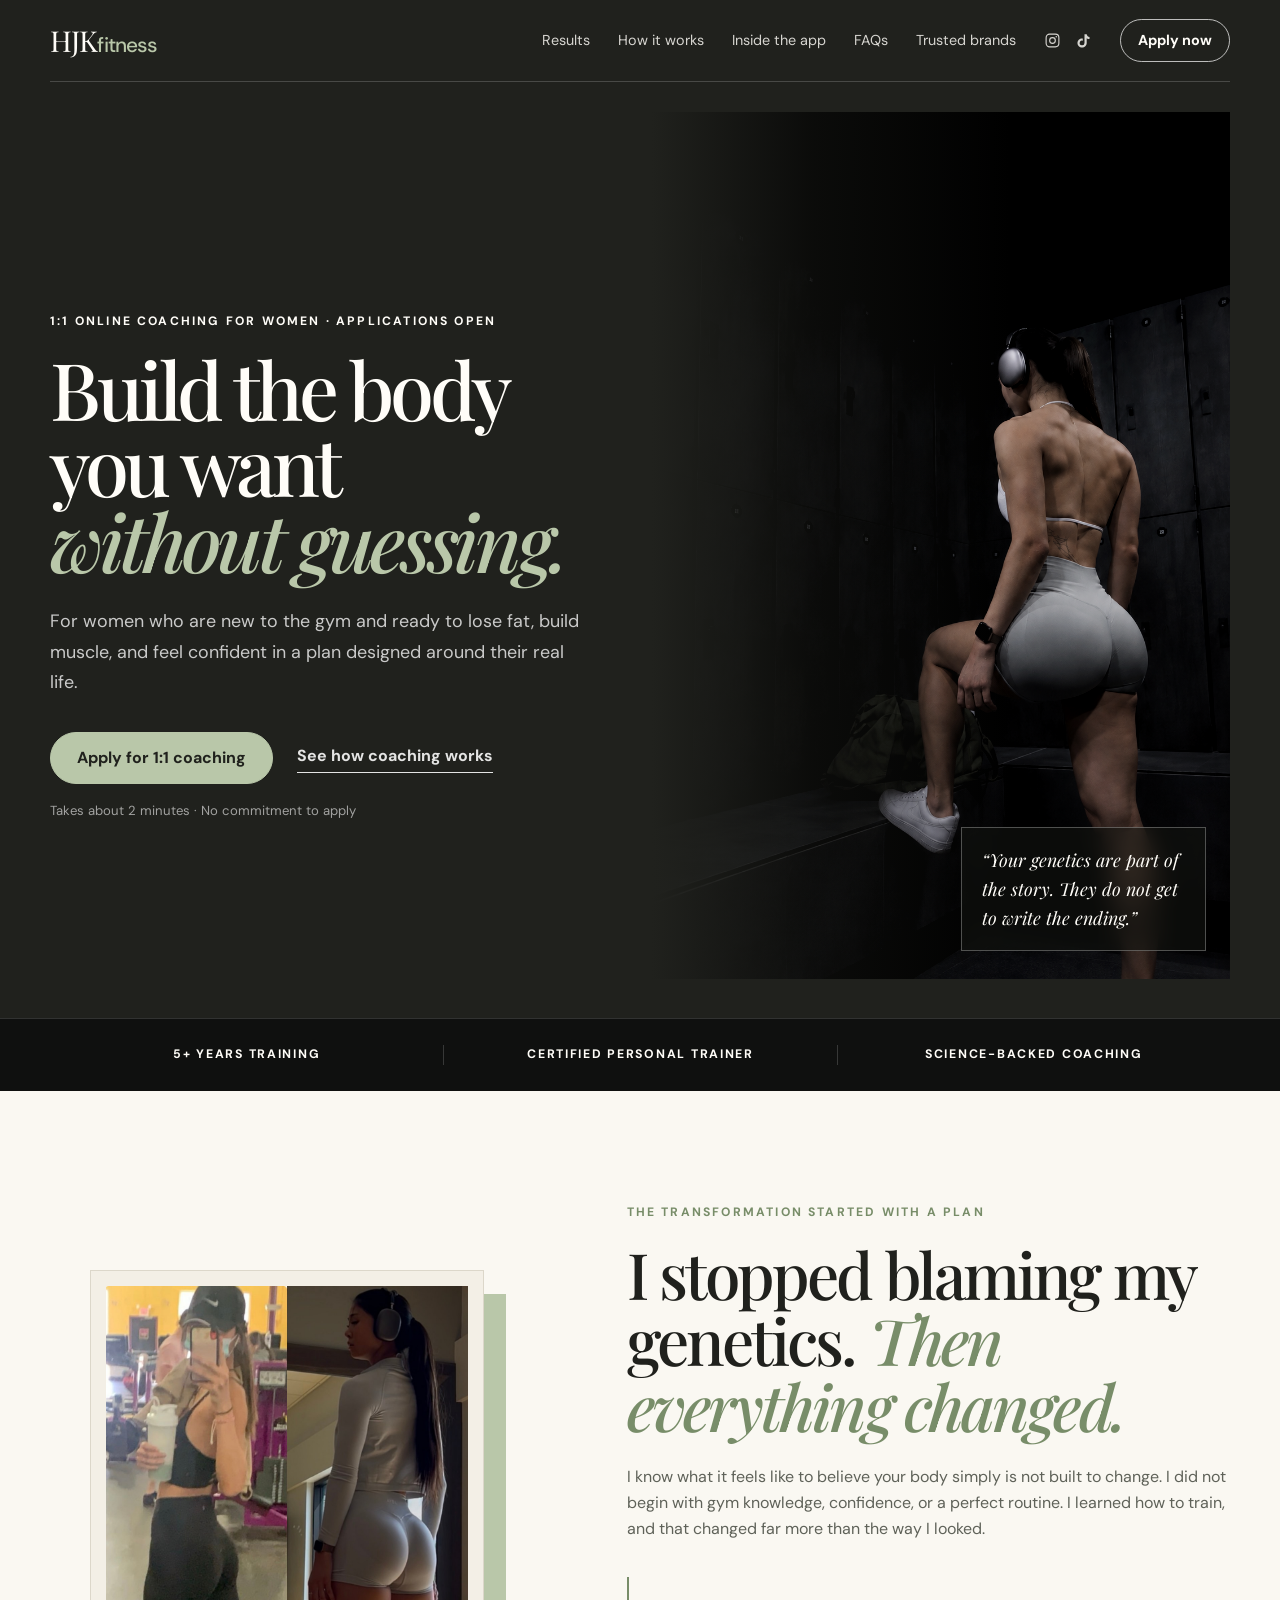
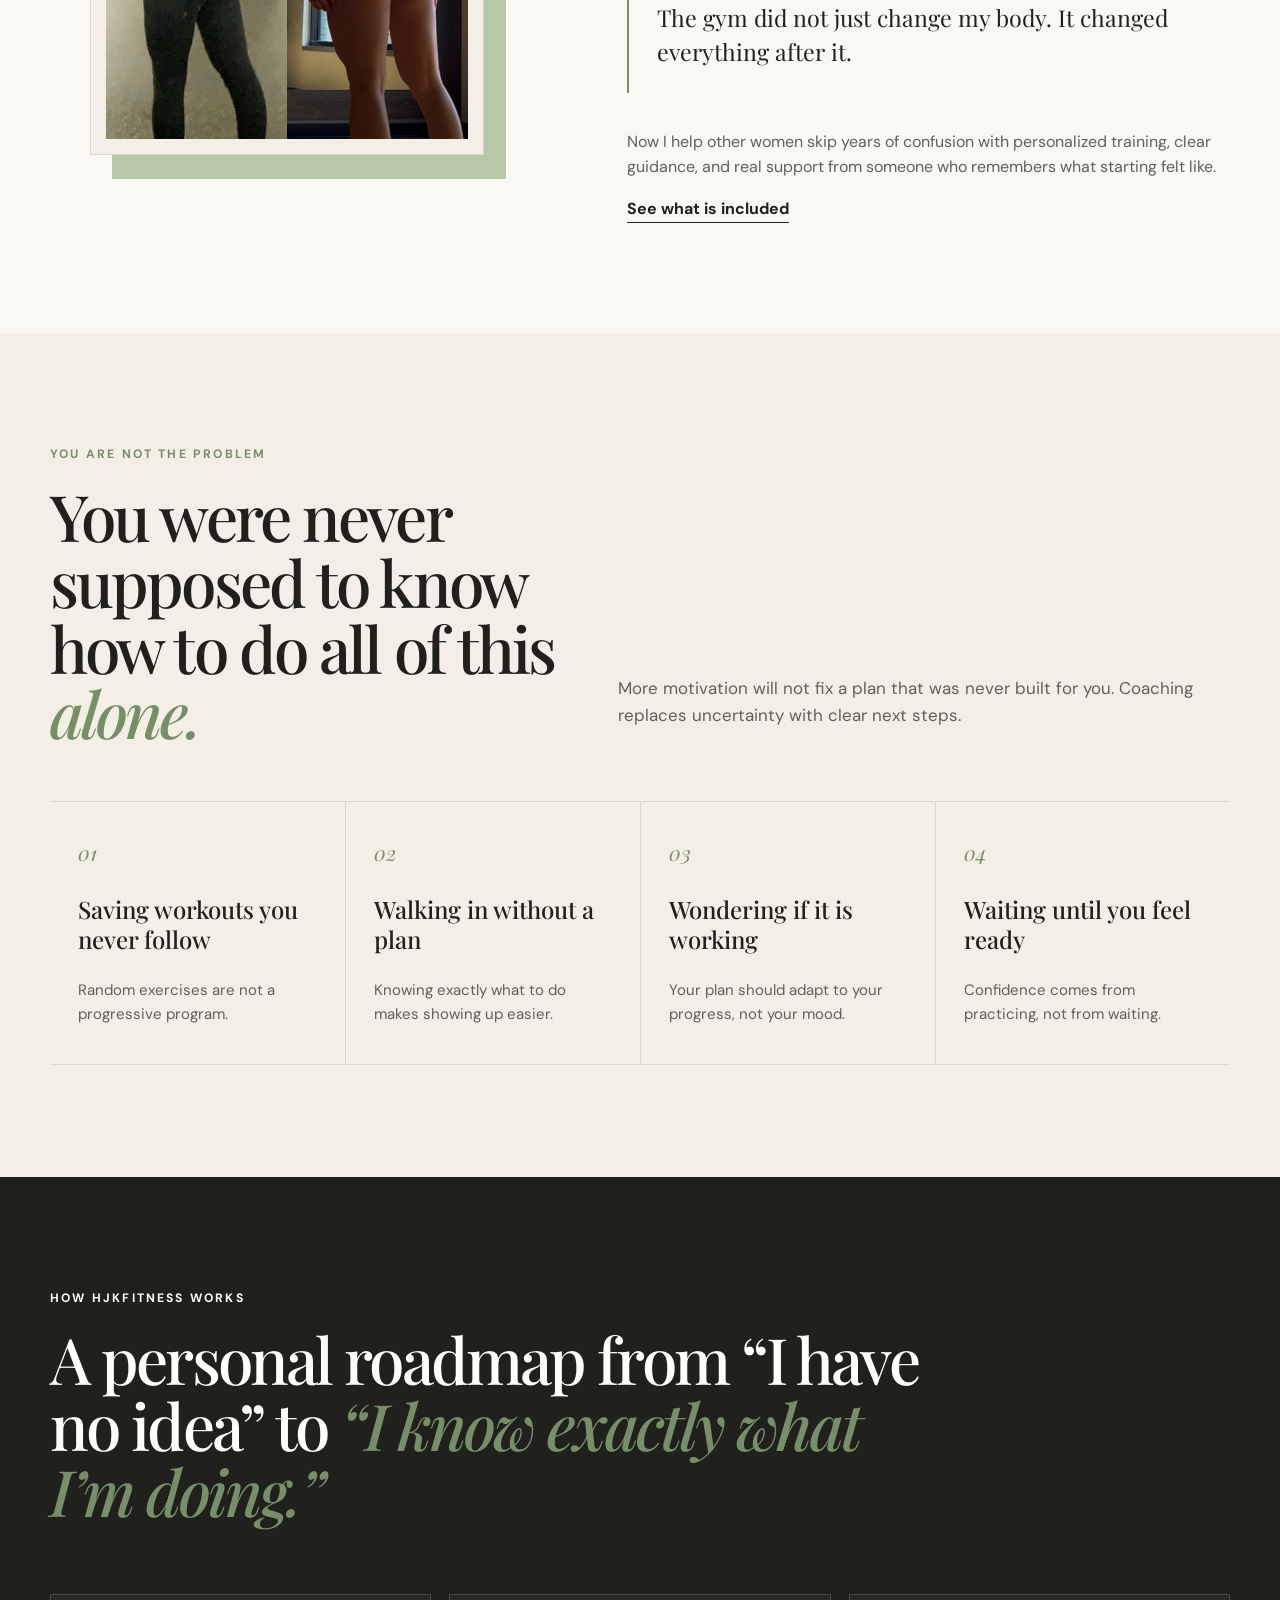
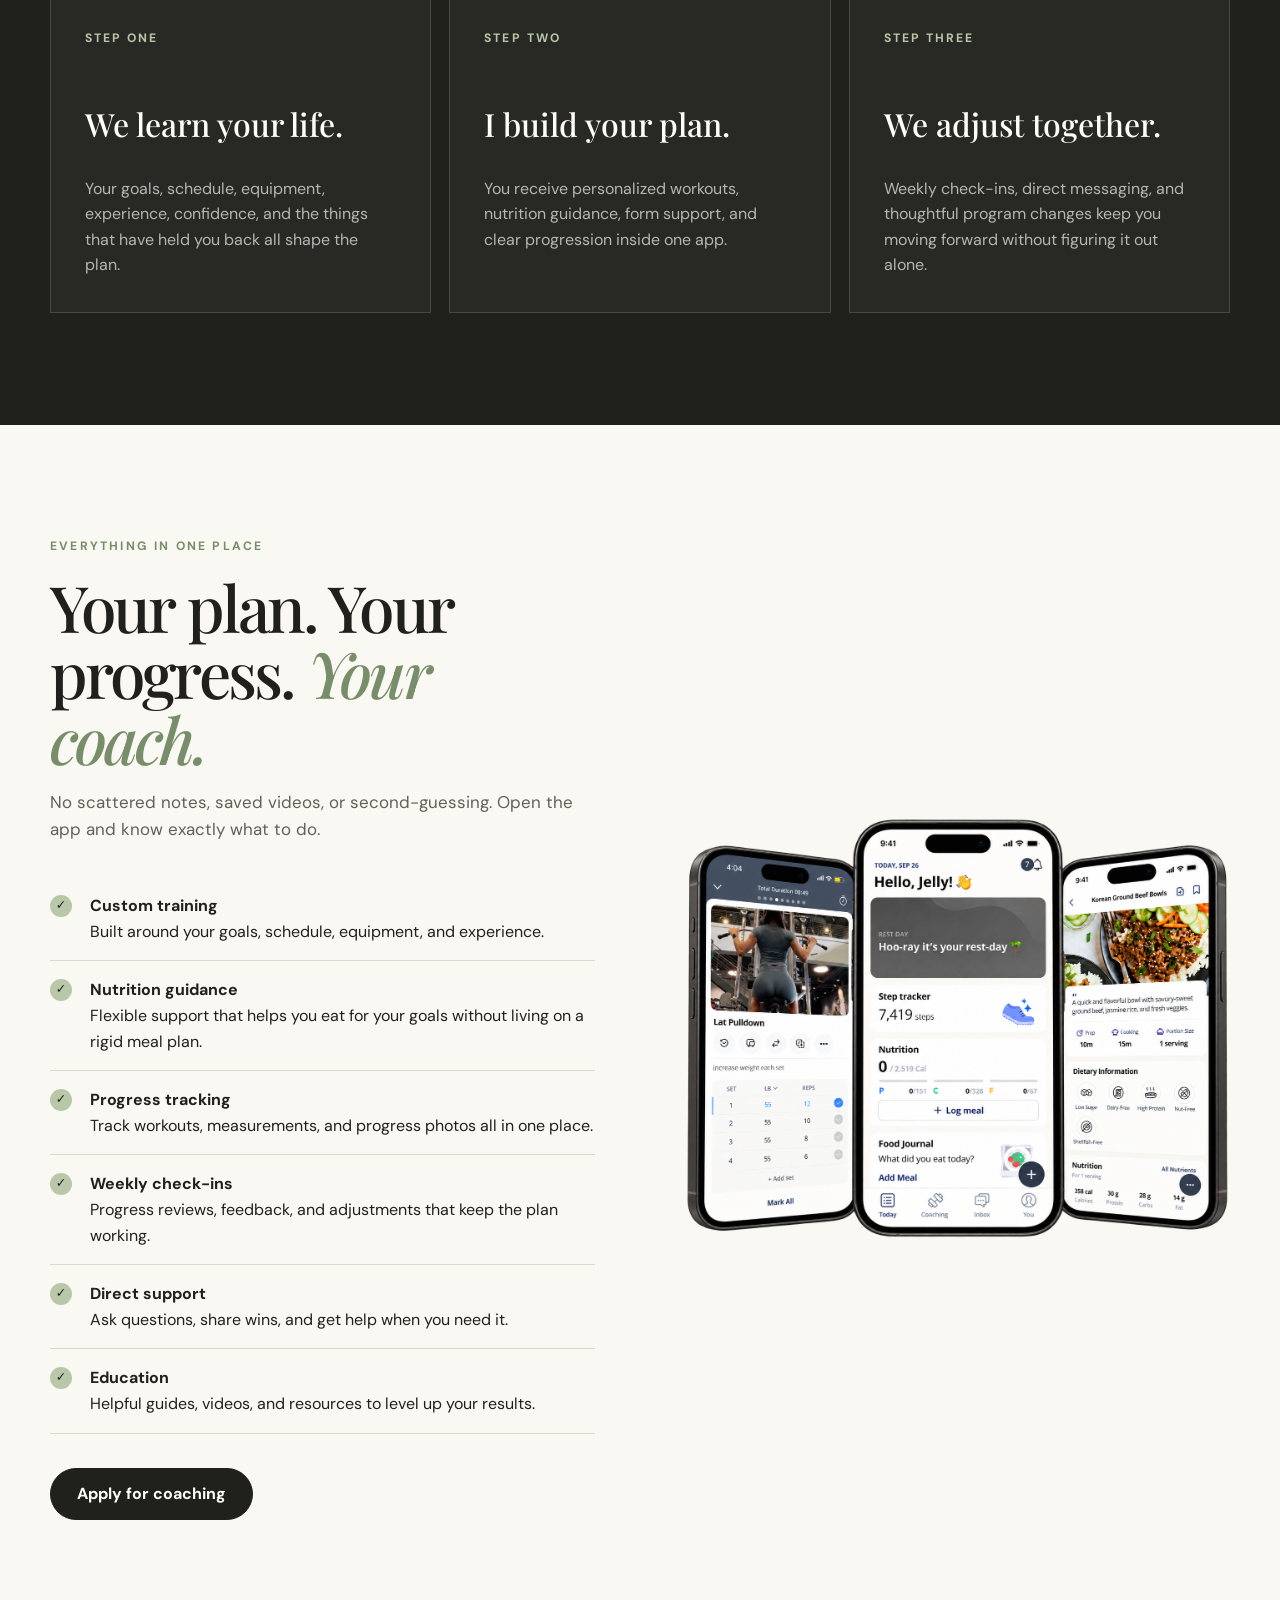
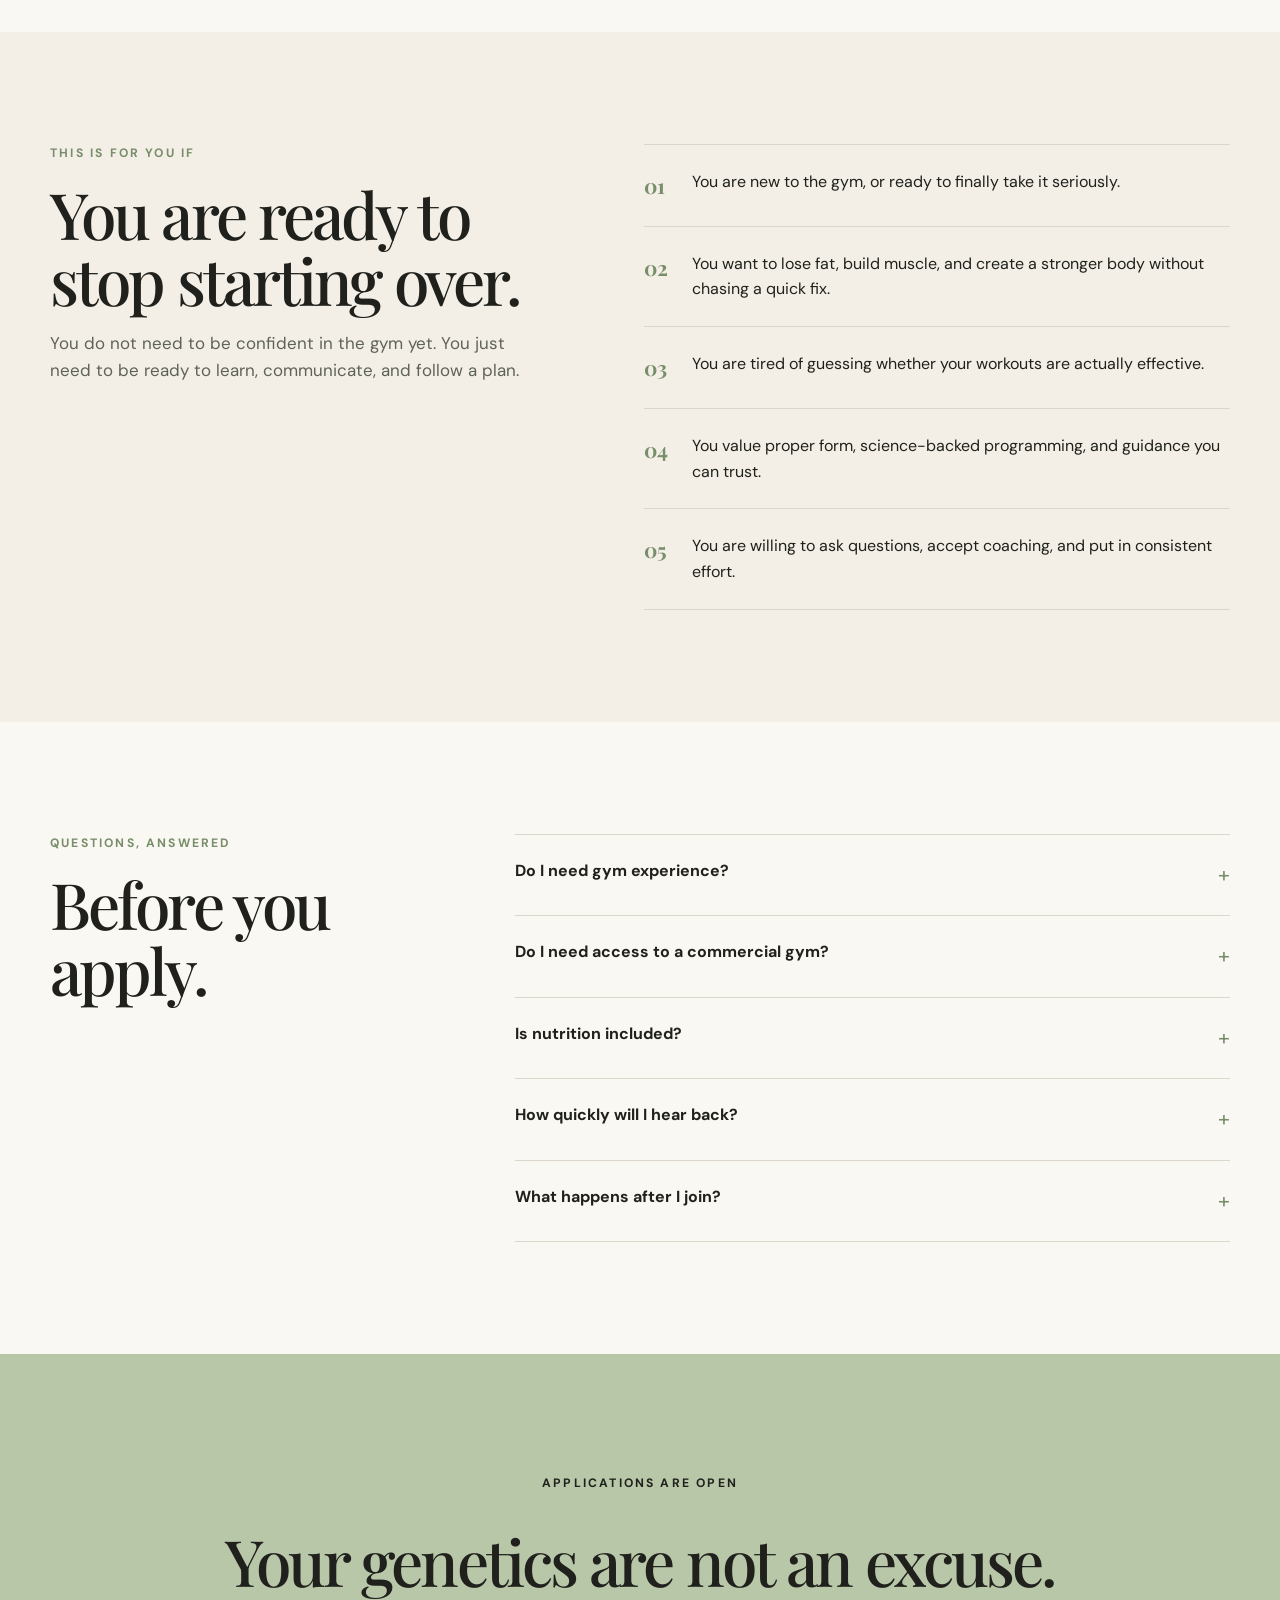
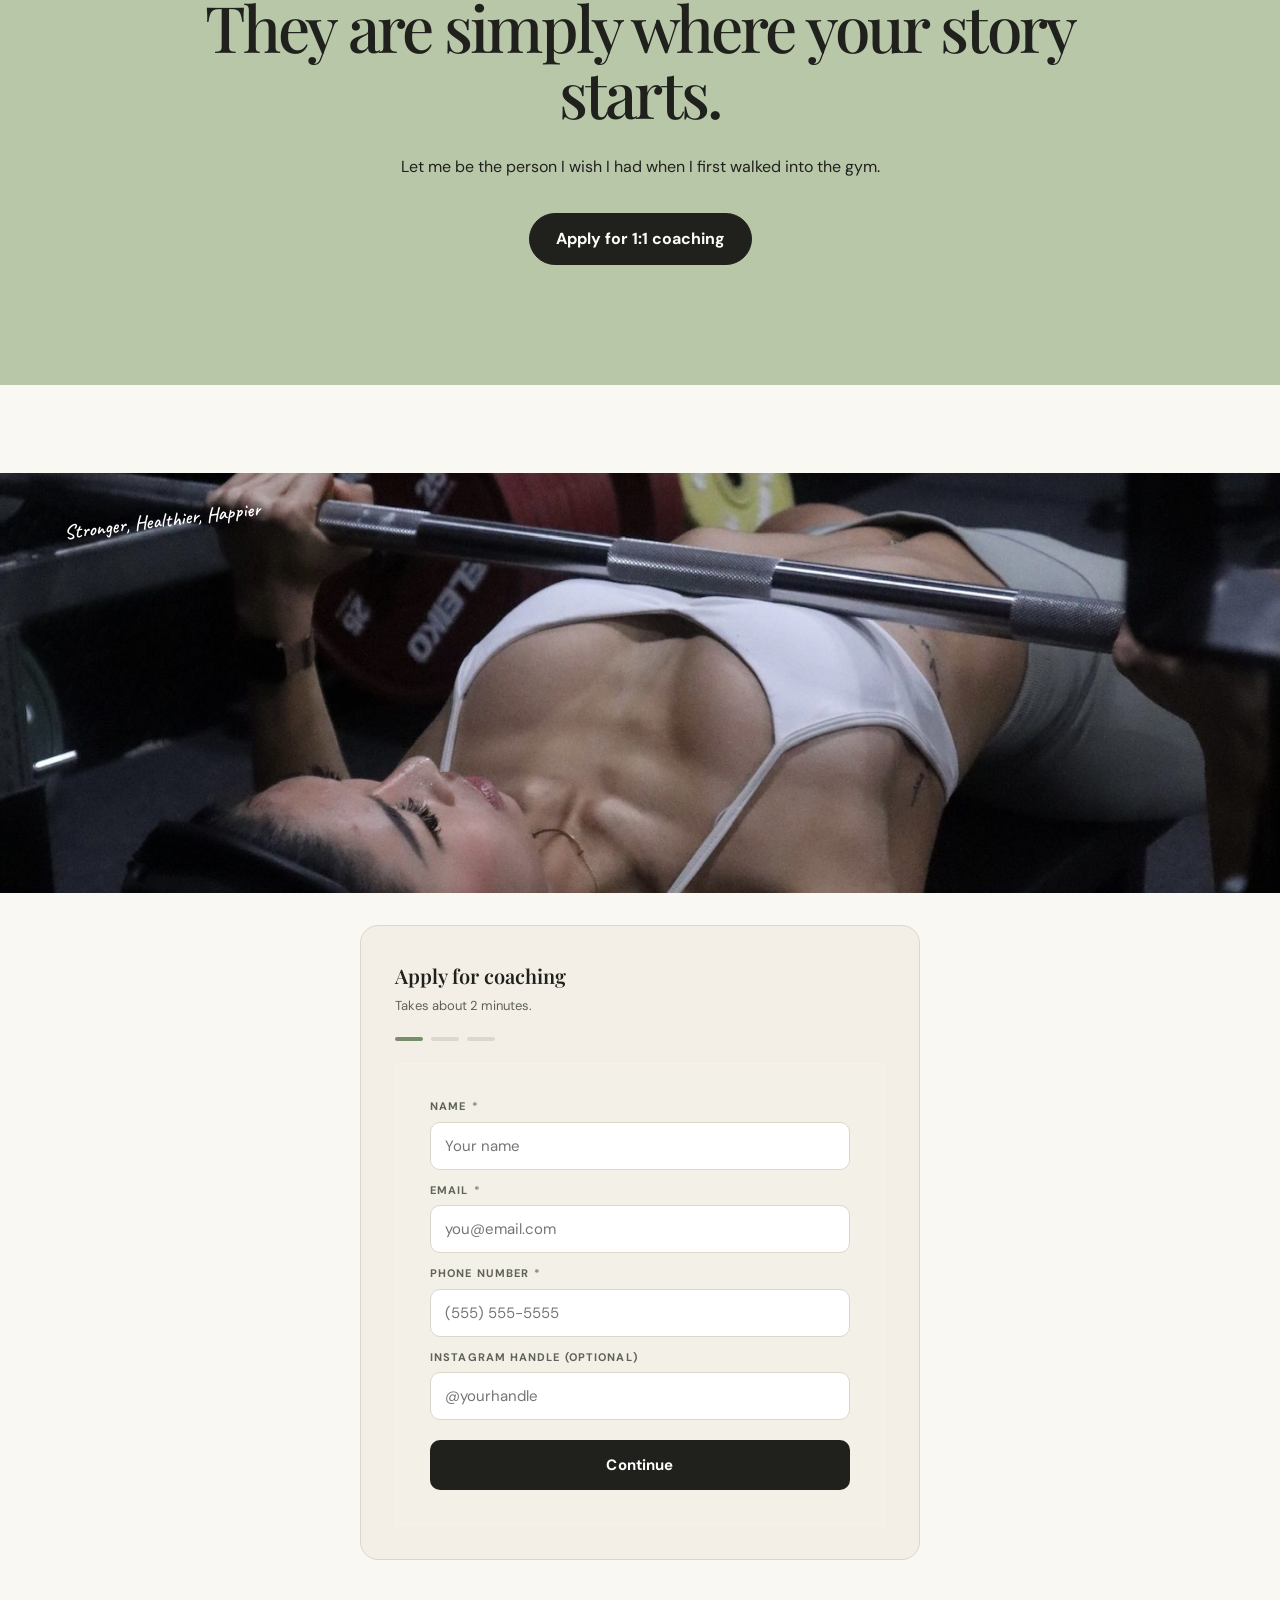
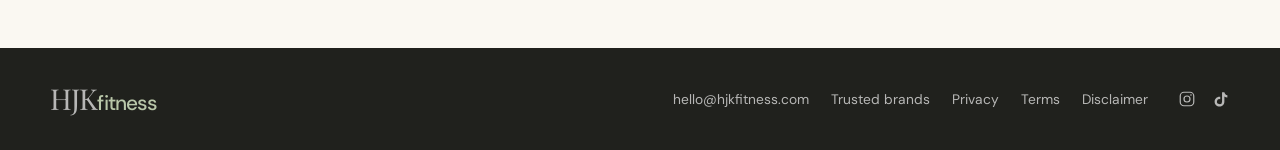
==== commit 17f58d4b: "Remove em-dashes and en-dashes from all page copy site-wide Rewrote each sentence with commas, perio" ====
--- a/index.html
+++ b/index.html
@@ -3,7 +3,7 @@
 <head>
   <meta charset="utf-8">
   <meta name="viewport" content="width=device-width, initial-scale=1, viewport-fit=cover">
-  <title>HJKfitness — 1:1 Online Coaching for Women</title>
+  <title>HJKfitness | 1:1 Online Coaching for Women</title>
   <meta name="description" content="Personalized online fitness coaching for women who are new to the gym and ready to lose fat, build muscle, and train with confidence.">
   <meta name="theme-color" content="#20211d">
   <link rel="preconnect" href="https://fonts.googleapis.com">
@@ -421,7 +421,7 @@
       .hero h1 { font-size: clamp(2.6rem, 11vw, 4.2rem); max-width: 640px; }
       .hero-image { grid-column: 1; min-height: 640px; }
       .hero-image::before { background: linear-gradient(180deg, rgba(18,19,17,.22), rgba(18,19,17,.15) 28%, rgba(18,19,17,.92) 77%, var(--ink) 100%); }
-      .hero-image img { object-position: 59% center; transform: scale(1.4); transform-origin: 62% 58%; }
+      .hero-image img { object-position: 59% center; transform: translateY(-24px) scale(1.4); transform-origin: 62% 58%; }
       .hero-note { display: none; }
       .proof-row { grid-template-columns: 1fr; padding: 12px 0; gap: 3px; min-height: 84px; }
       .proof-row span + span { border-left: 0; }
@@ -741,7 +741,7 @@
         <div class="results-copy">
           <p class="eyebrow sage">The transformation started with a plan</p>
           <h2 class="section-heading">I stopped blaming my genetics. <em>Then everything changed.</em></h2>
-          <p>I know what it feels like to believe your body simply is not built to change. I did not begin with gym knowledge, confidence, or a perfect routine. I learned how to train—and that changed far more than the way I looked.</p>
+          <p>I know what it feels like to believe your body simply is not built to change. I did not begin with gym knowledge, confidence, or a perfect routine. I learned how to train, and that changed far more than the way I looked.</p>
           <blockquote class="pullquote">The gym did not just change my body. It changed everything after it.</blockquote>
           <p>Now I help other women skip years of confusion with personalized training, clear guidance, and real support from someone who remembers what starting felt like.</p>
           <a class="text-link" href="#inside">See what is included</a>
@@ -777,7 +777,7 @@
           <article class="friction-item">
             <span class="num">04</span>
             <h3>Waiting until you feel ready</h3>
-            <p>Confidence comes from practicing—not from waiting.</p>
+            <p>Confidence comes from practicing, not from waiting.</p>
           </article>
         </div>
       </div>
@@ -837,7 +837,7 @@
           <p class="section-intro">You do not need to be confident in the gym yet. You just need to be ready to learn, communicate, and follow a plan.</p>
         </div>
         <ul class="fit-list">
-          <li><b>01</b><span>You are new to the gym—or ready to finally take it seriously.</span></li>
+          <li><b>01</b><span>You are new to the gym, or ready to finally take it seriously.</span></li>
           <li><b>02</b><span>You want to lose fat, build muscle, and create a stronger body without chasing a quick fix.</span></li>
           <li><b>03</b><span>You are tired of guessing whether your workouts are actually effective.</span></li>
           <li><b>04</b><span>You value proper form, science-backed programming, and guidance you can trust.</span></li>
@@ -919,9 +919,9 @@
           <div class="step" data-step="2" hidden>
             <label>Age range <span class="required-star">*</span></label>
             <div class="pill-group" role="radiogroup" aria-label="Age range">
-              <label class="pill"><input type="radio" name="age" value="18-23" required><span>18&ndash;23</span></label>
-              <label class="pill"><input type="radio" name="age" value="24-33" required><span>24&ndash;33</span></label>
-              <label class="pill"><input type="radio" name="age" value="34-43" required><span>34&ndash;43</span></label>
+              <label class="pill"><input type="radio" name="age" value="18-23" required><span>18 to 23</span></label>
+              <label class="pill"><input type="radio" name="age" value="24-33" required><span>24 to 33</span></label>
+              <label class="pill"><input type="radio" name="age" value="34-43" required><span>34 to 43</span></label>
               <label class="pill"><input type="radio" name="age" value="44+" required><span>44+</span></label>
             </div>
 
@@ -958,10 +958,10 @@
 
             <label>What's the best time to reach you? (your local time) <span class="required-star">*</span></label>
             <div class="pill-group" role="radiogroup" aria-label="Best time to reach you">
-              <label class="pill"><input type="radio" name="besttime" value="9am-12pm" required><span>9am&ndash;12pm</span></label>
-              <label class="pill"><input type="radio" name="besttime" value="12pm-3pm" required><span>12pm&ndash;3pm</span></label>
-              <label class="pill"><input type="radio" name="besttime" value="3pm-5pm" required><span>3pm&ndash;5pm</span></label>
-              <label class="pill"><input type="radio" name="besttime" value="6pm-9pm" required><span>6pm&ndash;9pm</span></label>
+              <label class="pill"><input type="radio" name="besttime" value="9am-12pm" required><span>9am to 12pm</span></label>
+              <label class="pill"><input type="radio" name="besttime" value="12pm-3pm" required><span>12pm to 3pm</span></label>
+              <label class="pill"><input type="radio" name="besttime" value="3pm-5pm" required><span>3pm to 5pm</span></label>
+              <label class="pill"><input type="radio" name="besttime" value="6pm-9pm" required><span>6pm to 9pm</span></label>
             </div>
 
             <div class="step-actions">
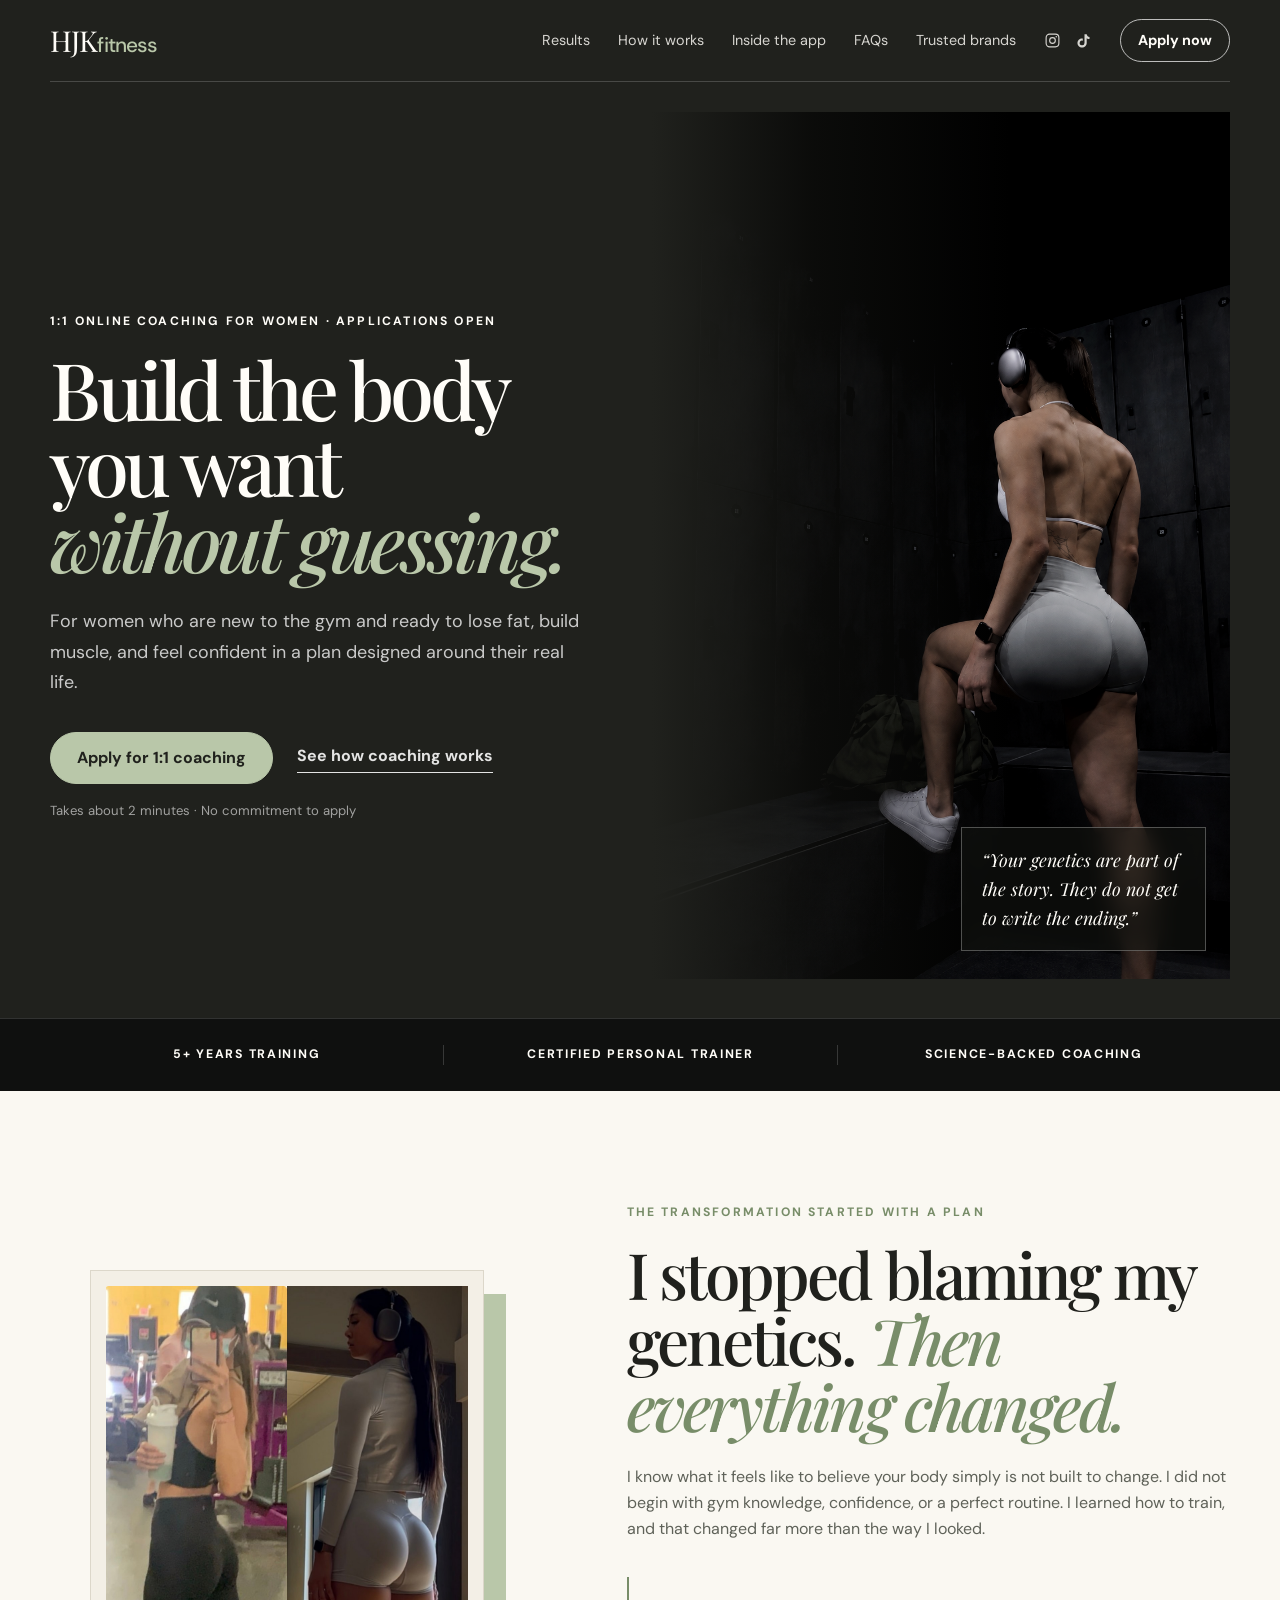
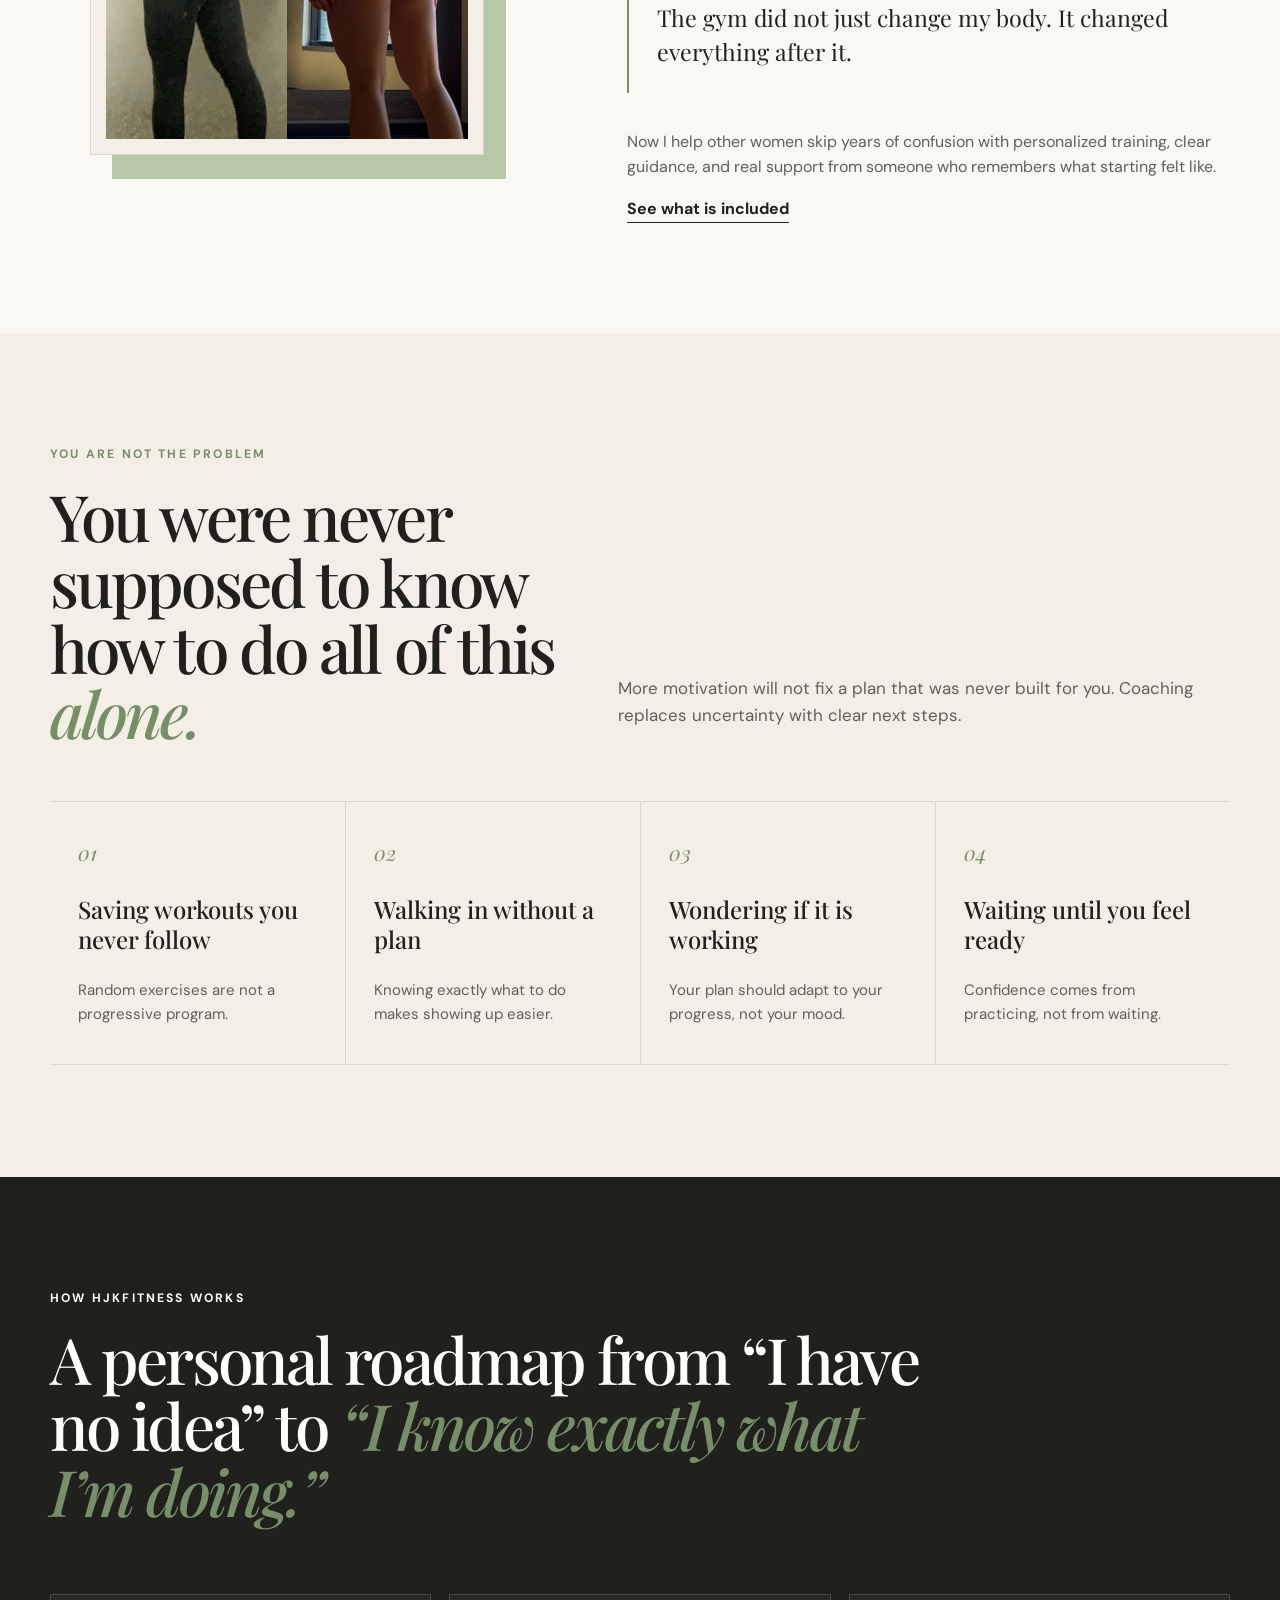
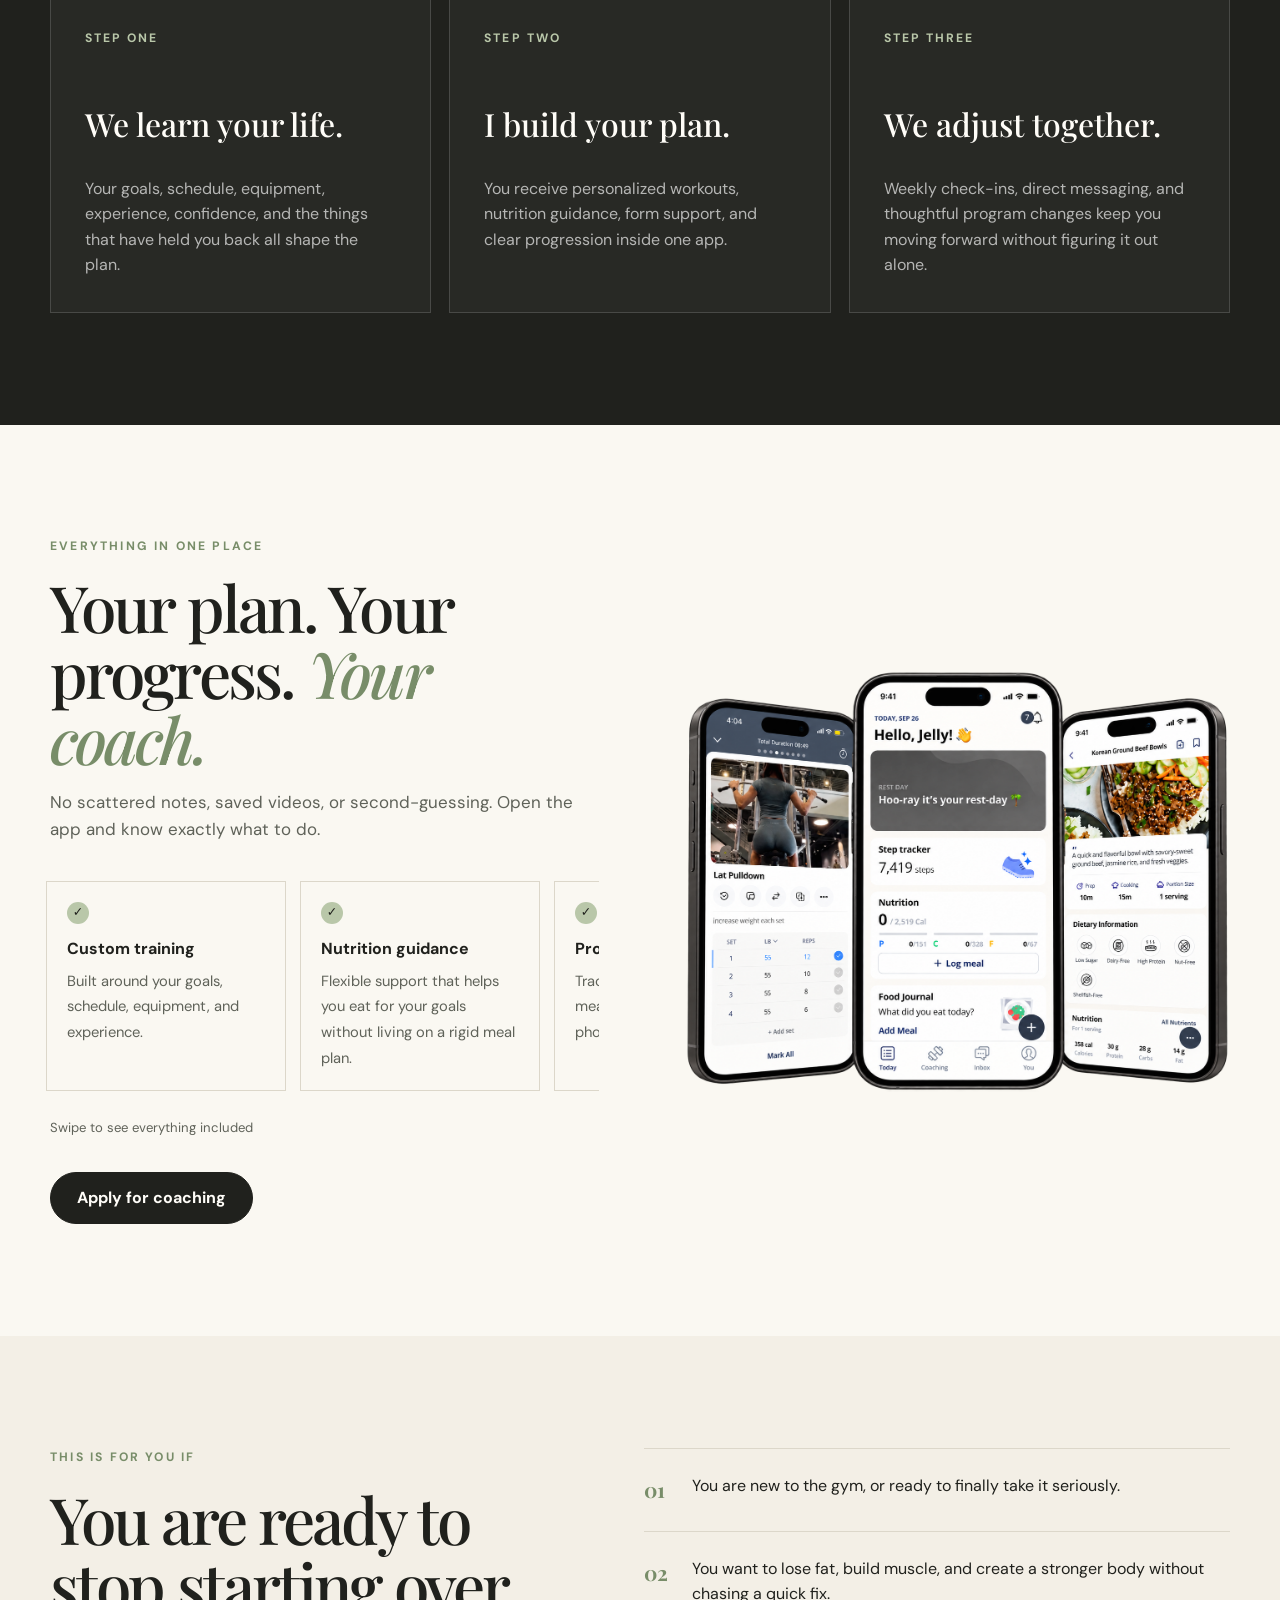
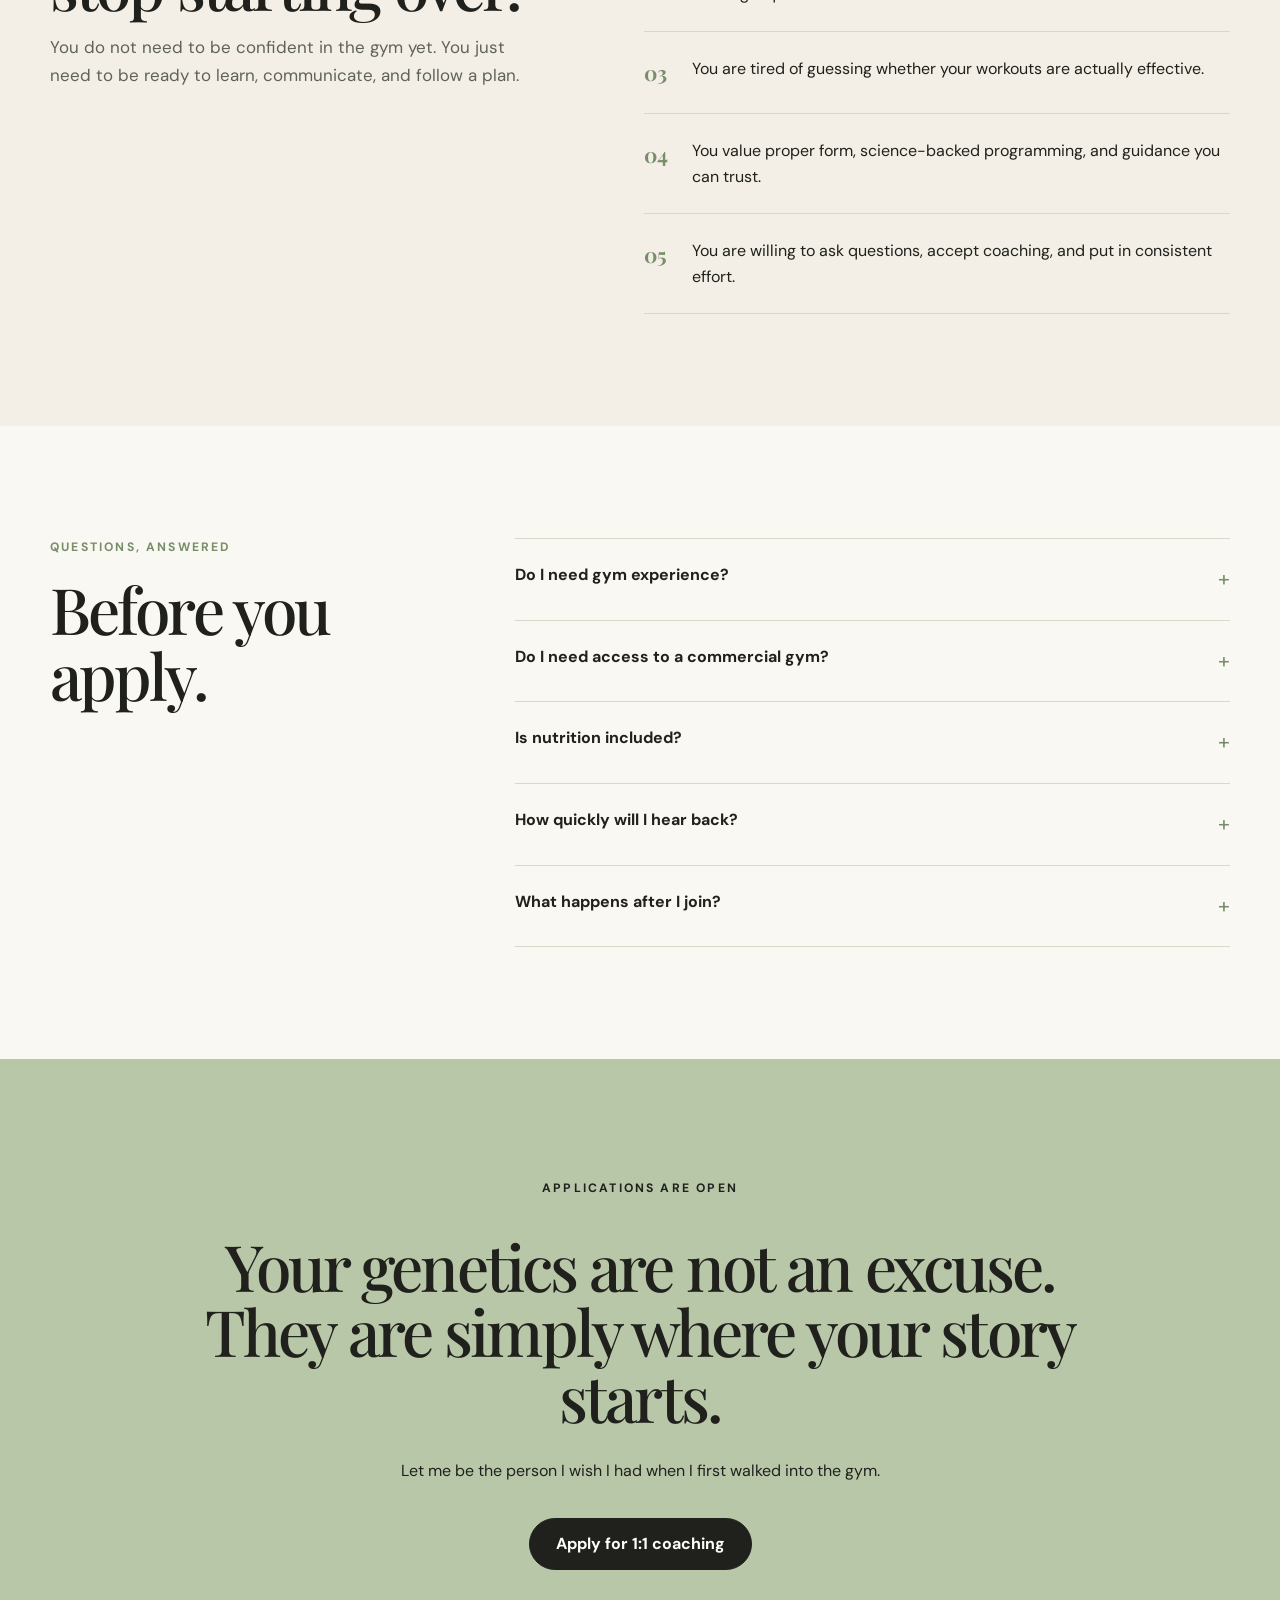
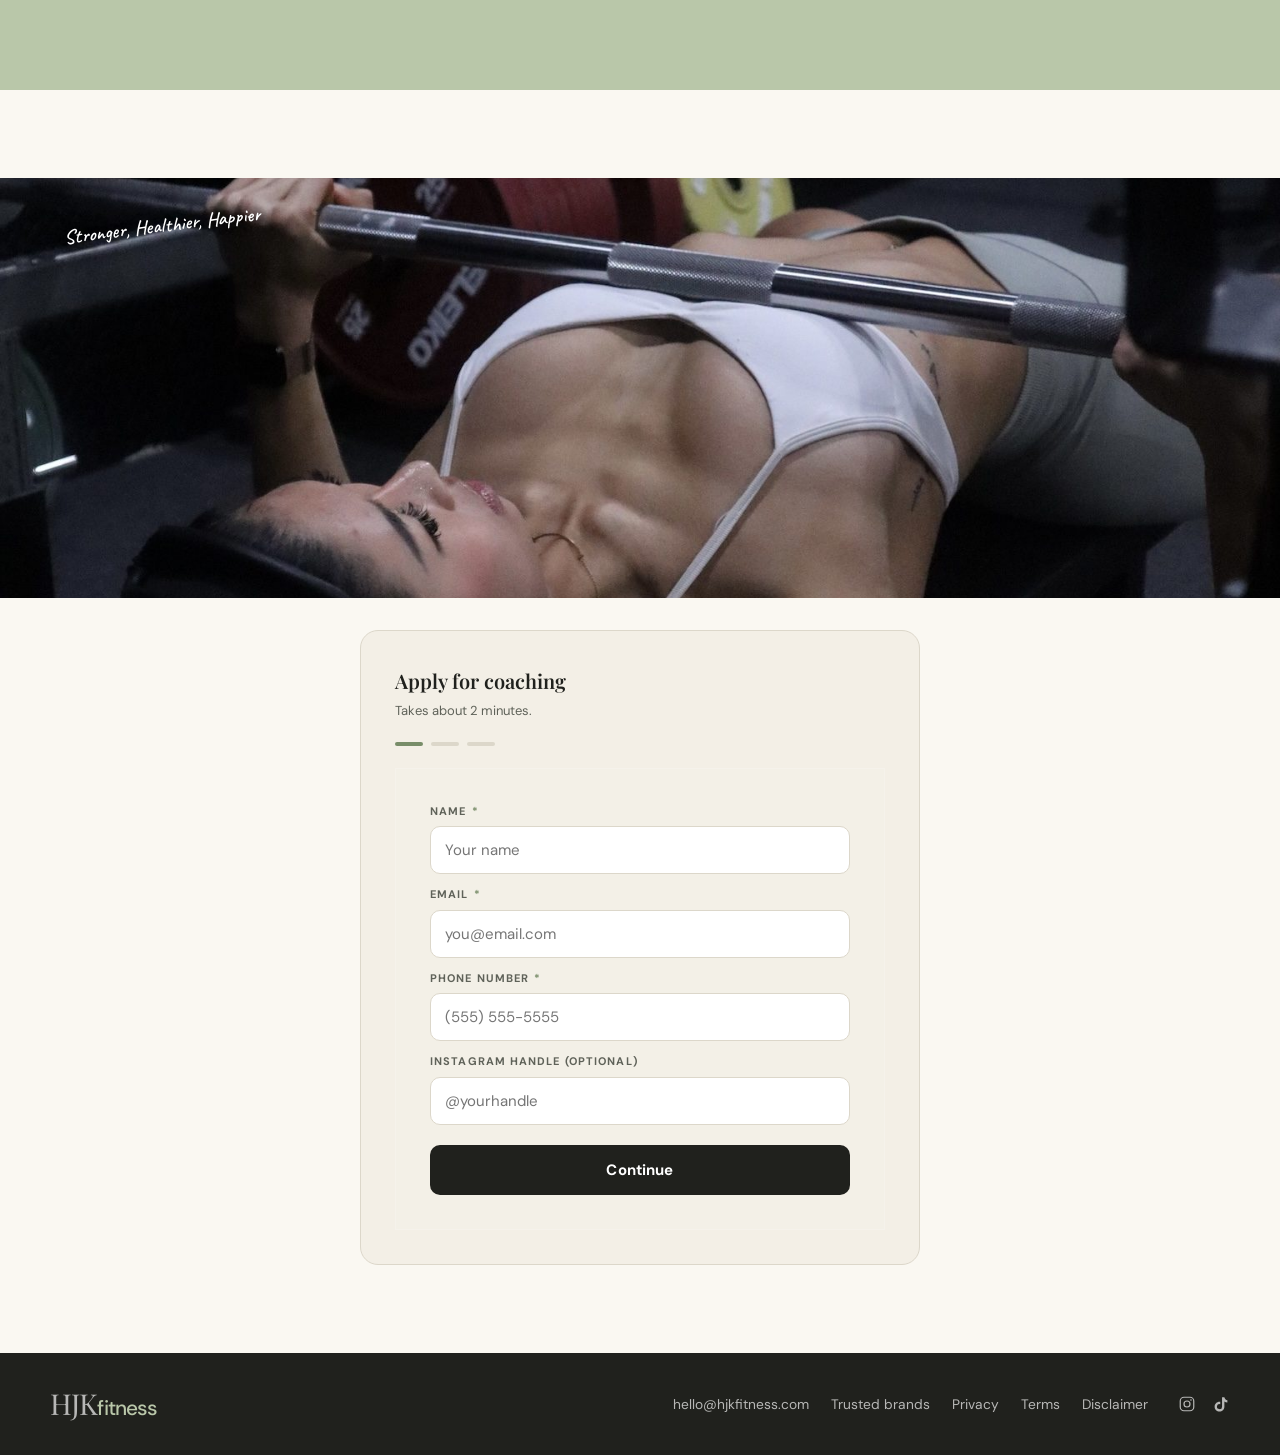
==== commit dbef12af: "Turn feature list into a horizontal swipe carousel The 6-item "Your plan. Your progress. Your coach." ====
--- a/index.html
+++ b/index.html
@@ -329,6 +329,7 @@
       align-items: center;
       gap: clamp(46px, 7vw, 100px);
     }
+    .app-copy { min-width: 0; }
     .app-visual img {
       display: block;
       width: 100%;
@@ -336,21 +337,33 @@
       max-width: 620px;
       margin: 0 auto;
     }
-    .feature-list { margin: 34px 0; padding: 0; list-style: none; }
+    .feature-scroll {
+      margin: 34px -4px 12px;
+      padding: 4px 4px 14px;
+      overflow-x: auto;
+      scroll-snap-type: x proximity;
+      -webkit-overflow-scrolling: touch;
+      scrollbar-width: none;
+    }
+    .feature-scroll::-webkit-scrollbar { display: none; }
+    .feature-list { display: flex; gap: 14px; margin: 0; padding: 0; list-style: none; }
     .feature-list li {
-      display: grid;
-      grid-template-columns: 26px 1fr;
-      gap: 14px;
-      padding: 16px 0;
-      border-bottom: 1px solid var(--line);
-    }
+      flex: 0 0 auto;
+      width: 240px;
+      scroll-snap-align: start;
+      border: 1px solid var(--line);
+      background: var(--paper);
+      padding: 20px;
+    }
+    .feature-list li strong { display: block; margin: 12px 0 6px; }
+    .feature-list li span:last-child { color: var(--ink-soft); font-size: .92rem; }
+    .feature-scroll-hint { margin: 0 0 34px; color: var(--ink-soft); font-size: .82rem; }
     .check {
       width: 22px;
       height: 22px;
       border-radius: 50%;
       display: grid;
       place-items: center;
-      margin-top: 2px;
       background: var(--sage);
       font-size: .78rem;
       font-weight: 700;
@@ -813,14 +826,17 @@
           <p class="eyebrow sage">Everything in one place</p>
           <h2 class="section-heading">Your plan. Your progress. <em>Your coach.</em></h2>
           <p class="section-intro">No scattered notes, saved videos, or second-guessing. Open the app and know exactly what to do.</p>
-          <ul class="feature-list">
-            <li><span class="check">✓</span><span><strong>Custom training</strong><br>Built around your goals, schedule, equipment, and experience.</span></li>
-            <li><span class="check">✓</span><span><strong>Nutrition guidance</strong><br>Flexible support that helps you eat for your goals without living on a rigid meal plan.</span></li>
-            <li><span class="check">✓</span><span><strong>Progress tracking</strong><br>Track workouts, measurements, and progress photos all in one place.</span></li>
-            <li><span class="check">✓</span><span><strong>Weekly check-ins</strong><br>Progress reviews, feedback, and adjustments that keep the plan working.</span></li>
-            <li><span class="check">✓</span><span><strong>Direct support</strong><br>Ask questions, share wins, and get help when you need it.</span></li>
-            <li><span class="check">✓</span><span><strong>Education</strong><br>Helpful guides, videos, and resources to level up your results.</span></li>
-          </ul>
+          <div class="feature-scroll">
+            <ul class="feature-list">
+              <li><span class="check">✓</span><strong>Custom training</strong><span>Built around your goals, schedule, equipment, and experience.</span></li>
+              <li><span class="check">✓</span><strong>Nutrition guidance</strong><span>Flexible support that helps you eat for your goals without living on a rigid meal plan.</span></li>
+              <li><span class="check">✓</span><strong>Progress tracking</strong><span>Track workouts, measurements, and progress photos all in one place.</span></li>
+              <li><span class="check">✓</span><strong>Weekly check-ins</strong><span>Progress reviews, feedback, and adjustments that keep the plan working.</span></li>
+              <li><span class="check">✓</span><strong>Direct support</strong><span>Ask questions, share wins, and get help when you need it.</span></li>
+              <li><span class="check">✓</span><strong>Education</strong><span>Helpful guides, videos, and resources to level up your results.</span></li>
+            </ul>
+          </div>
+          <p class="feature-scroll-hint">Swipe to see everything included</p>
           <a class="button dark" href="#apply">Apply for coaching</a>
         </div>
         <div class="app-visual">
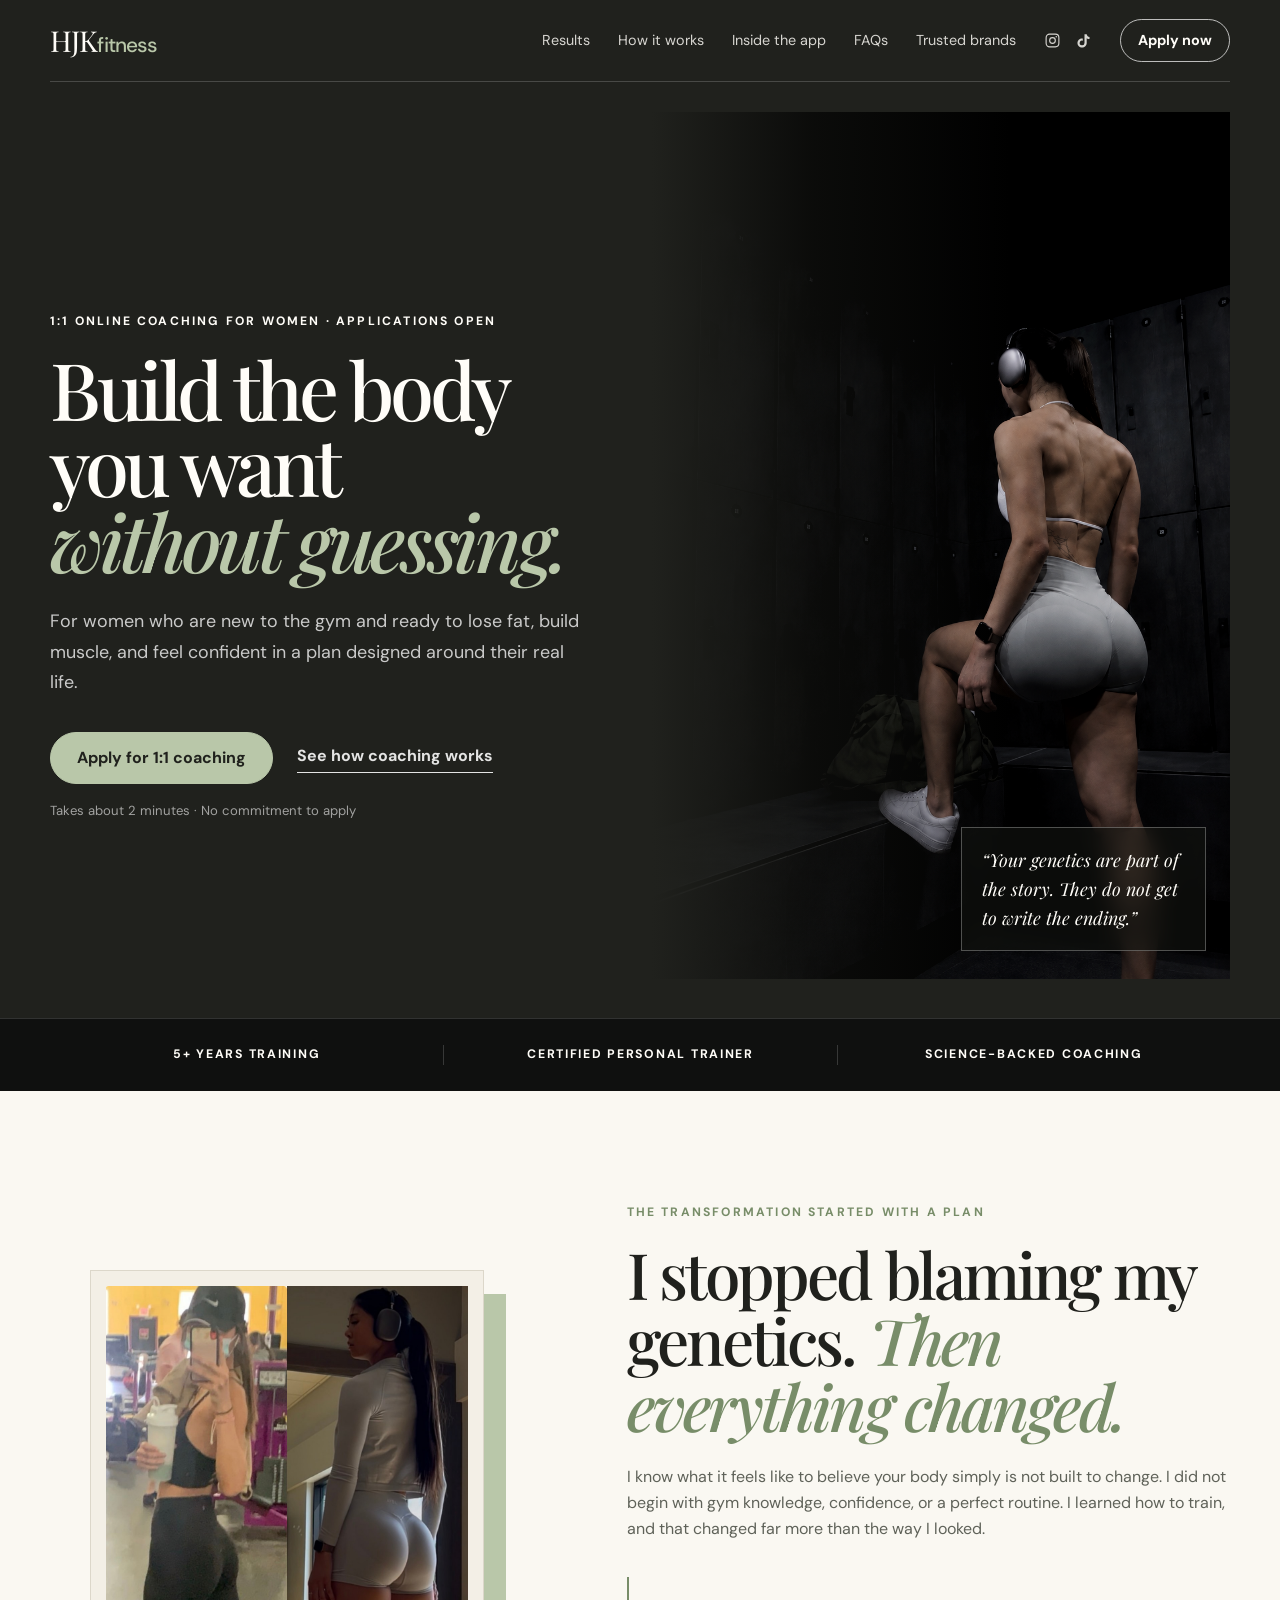
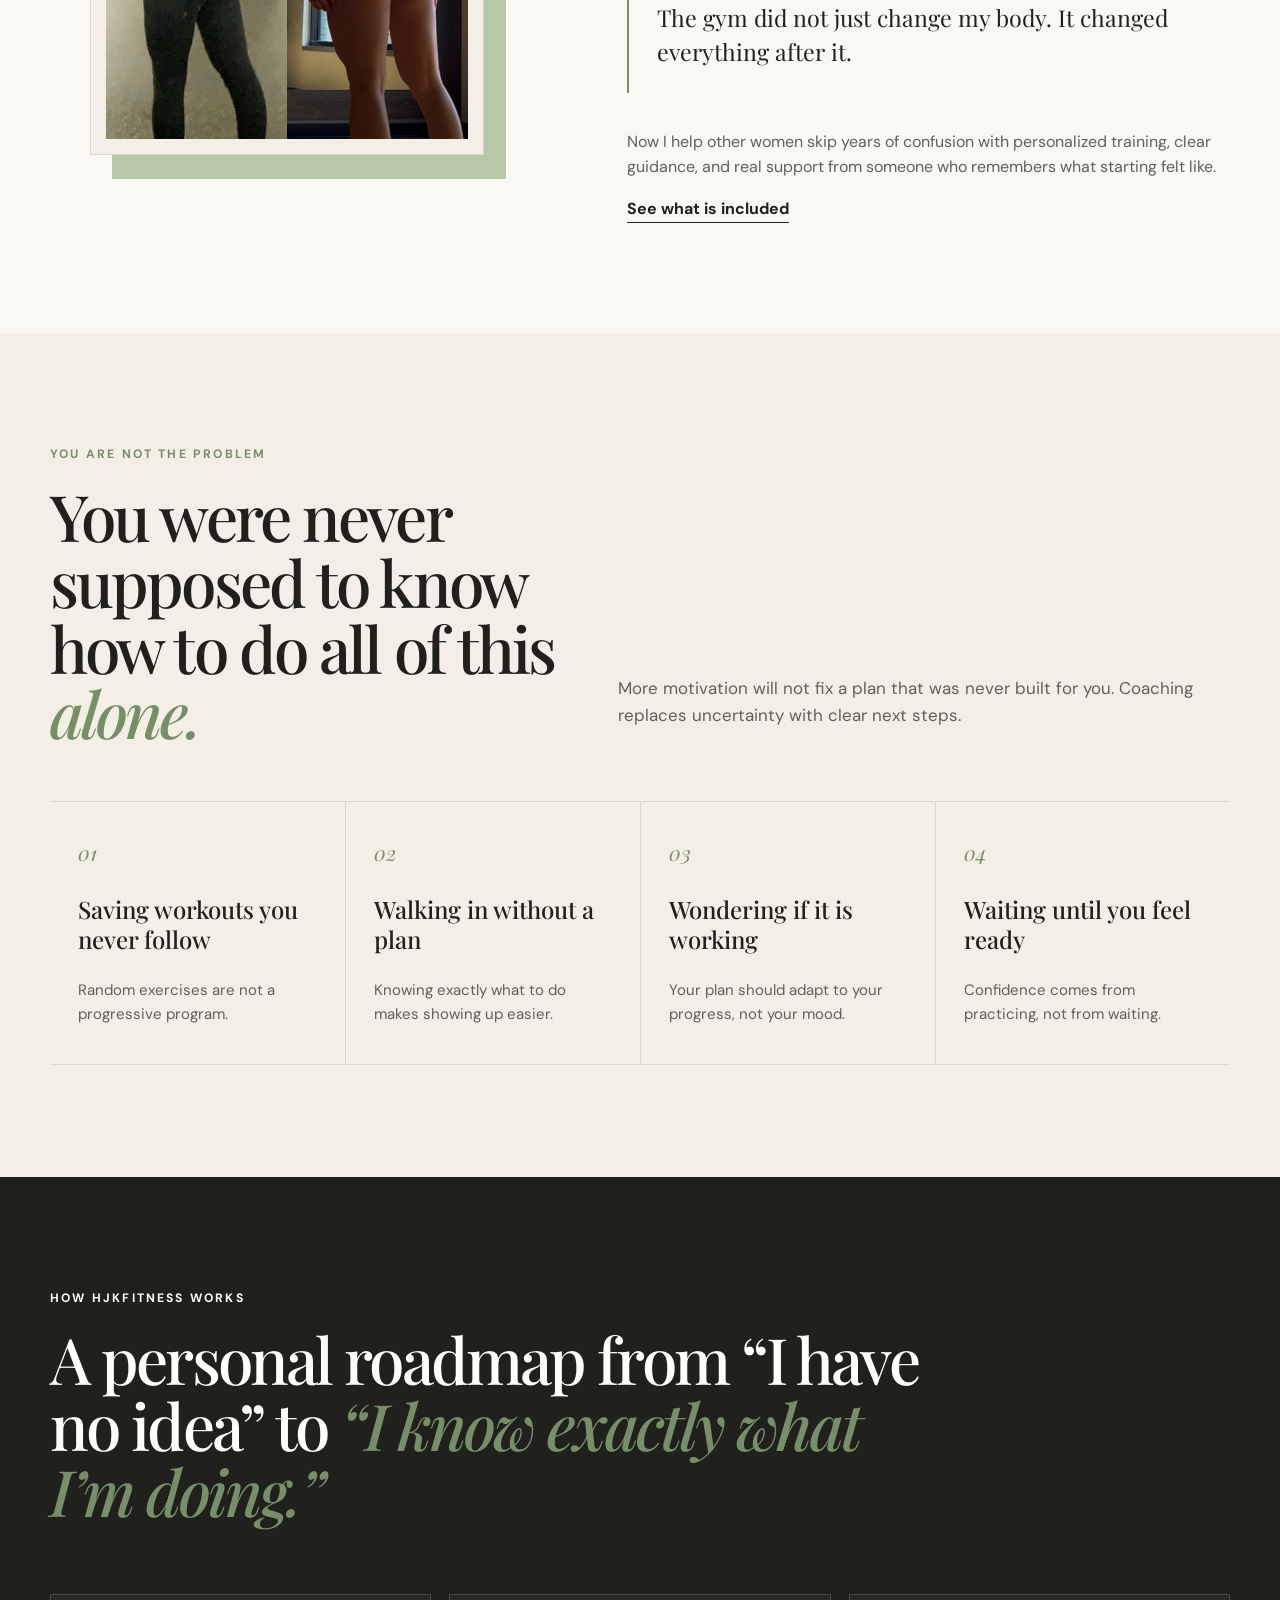
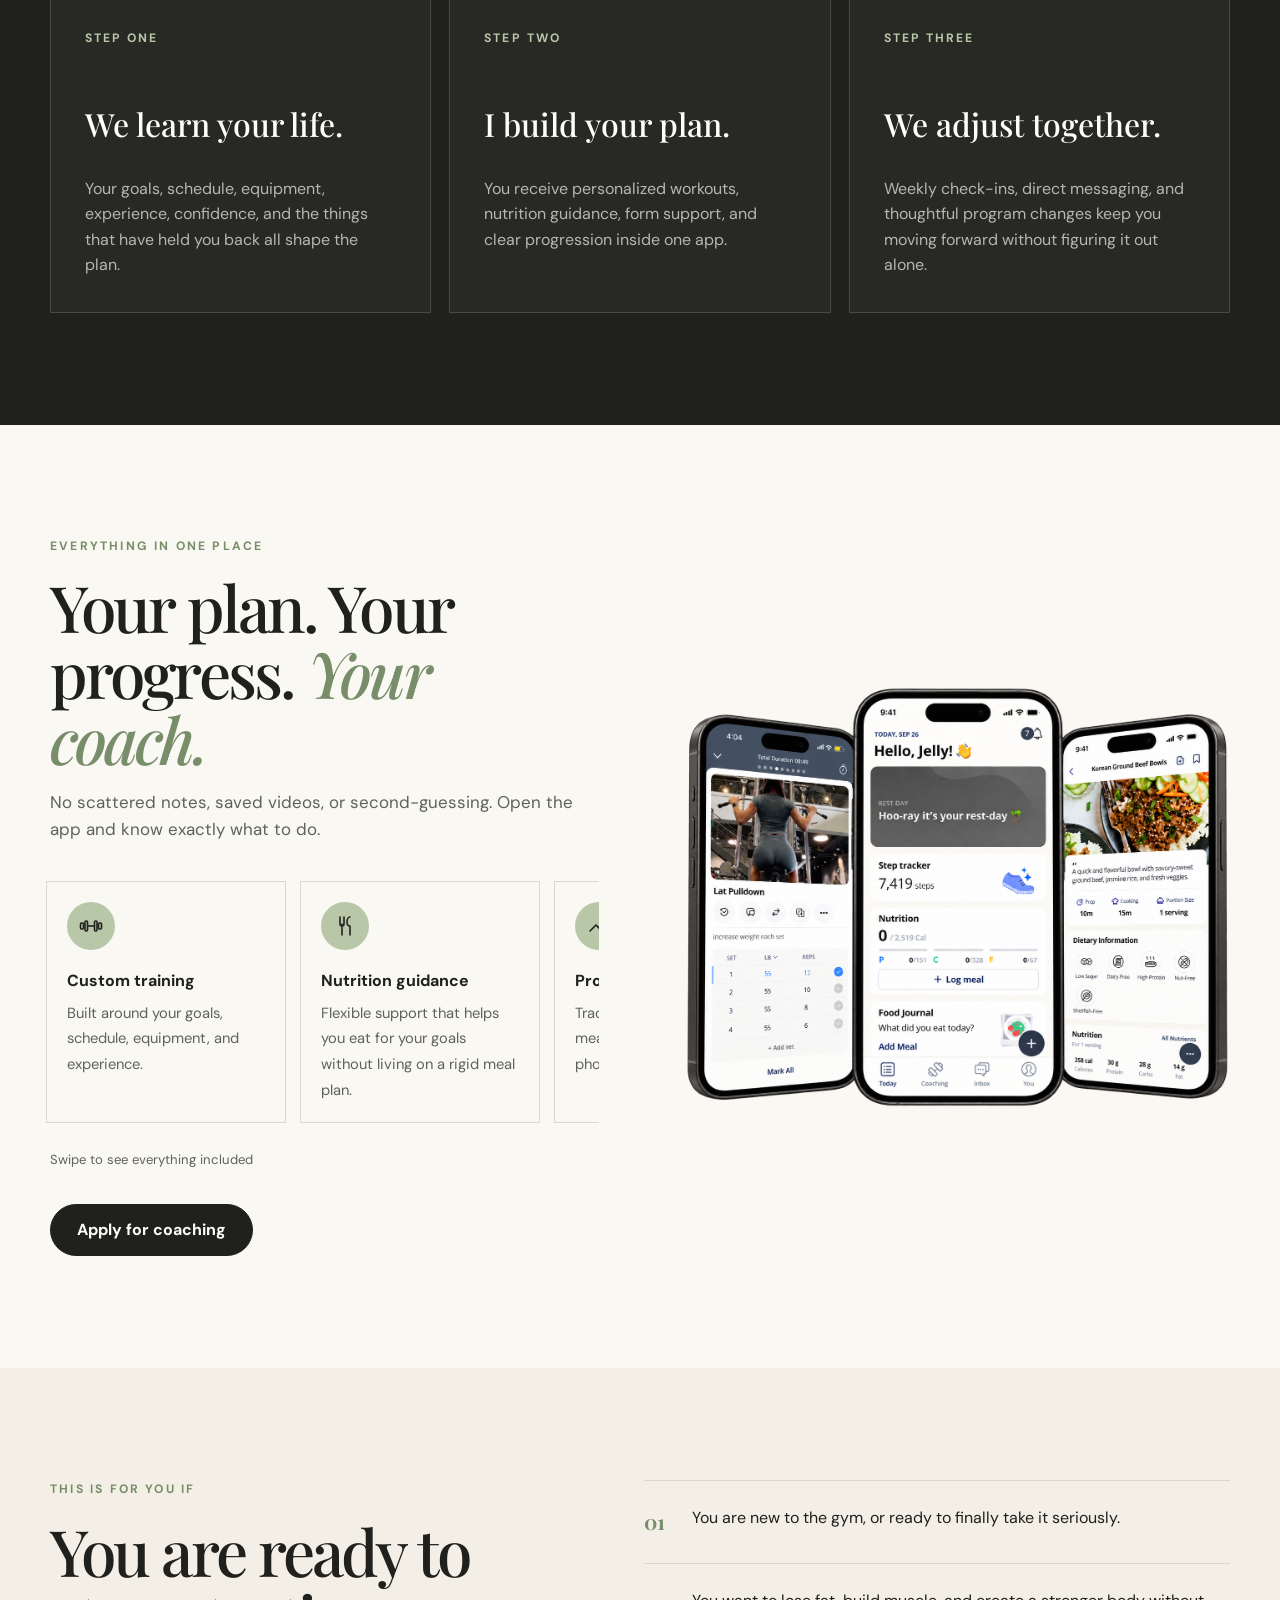
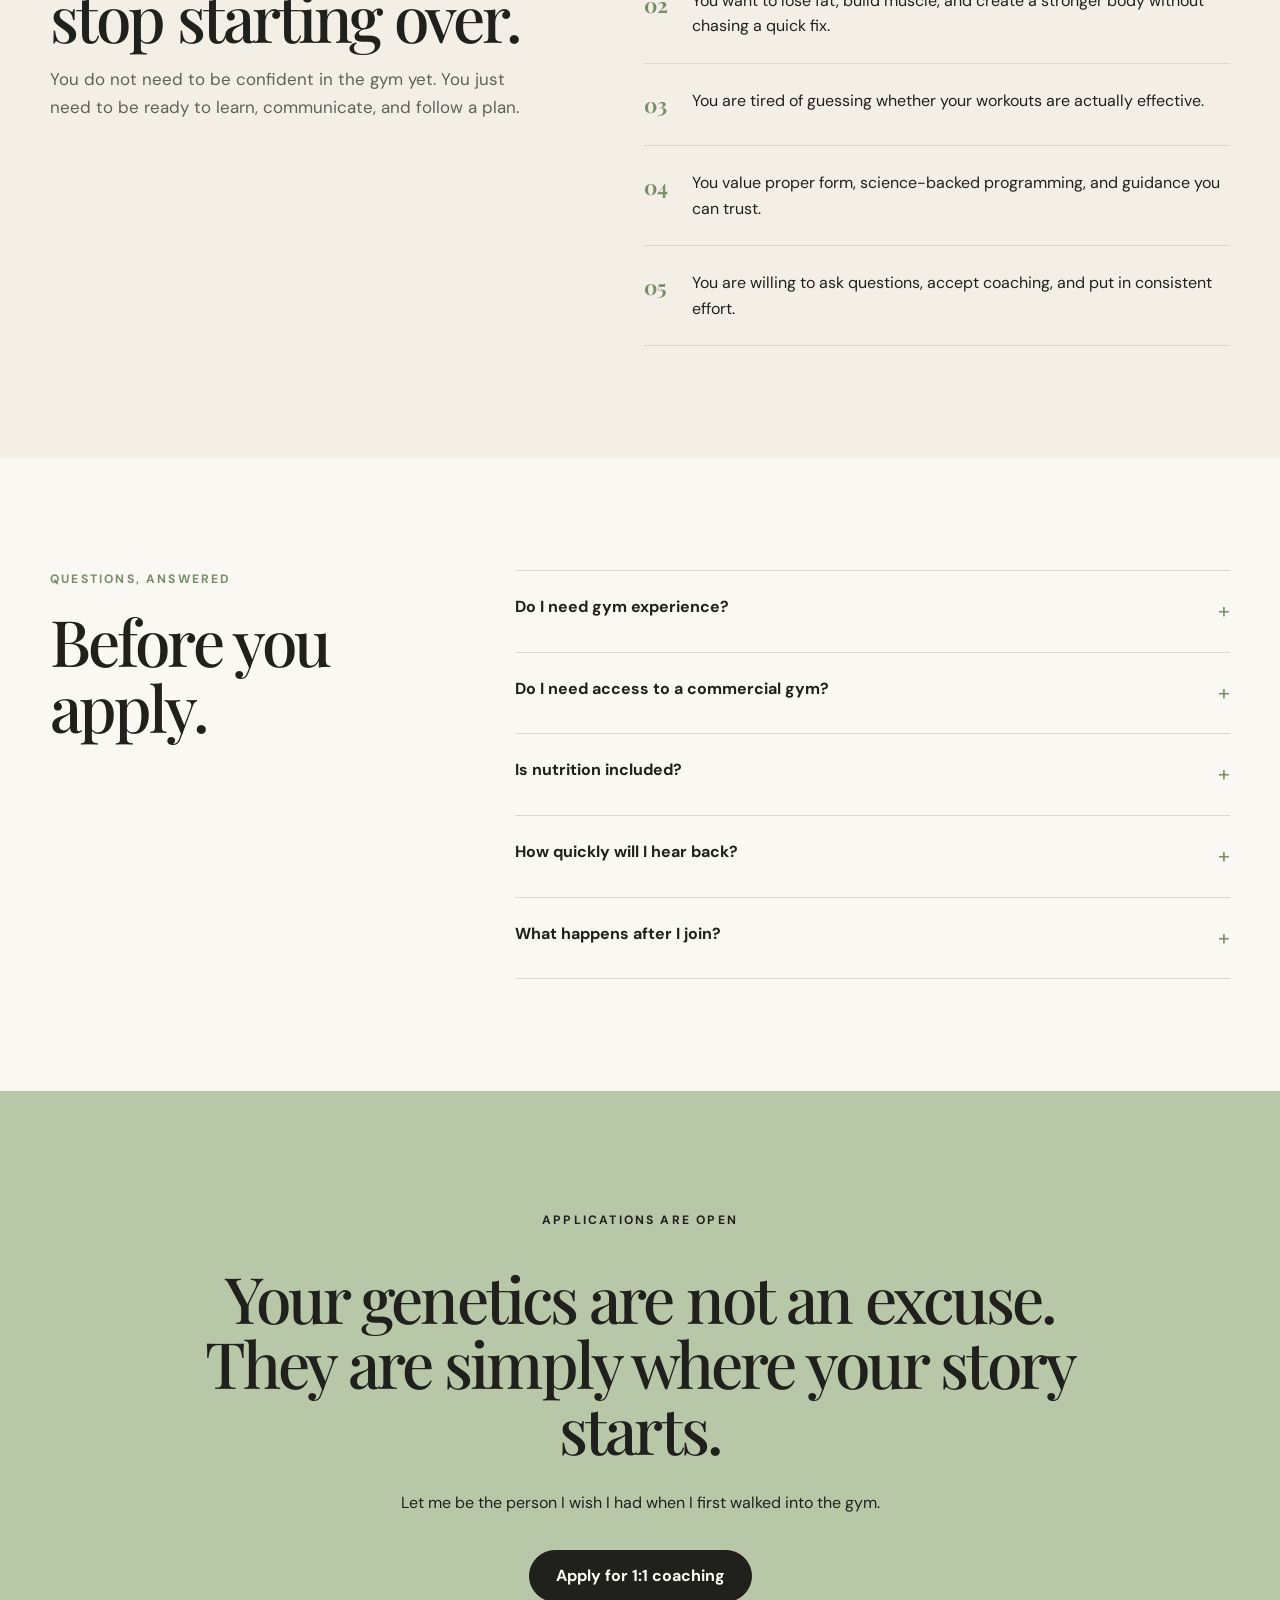
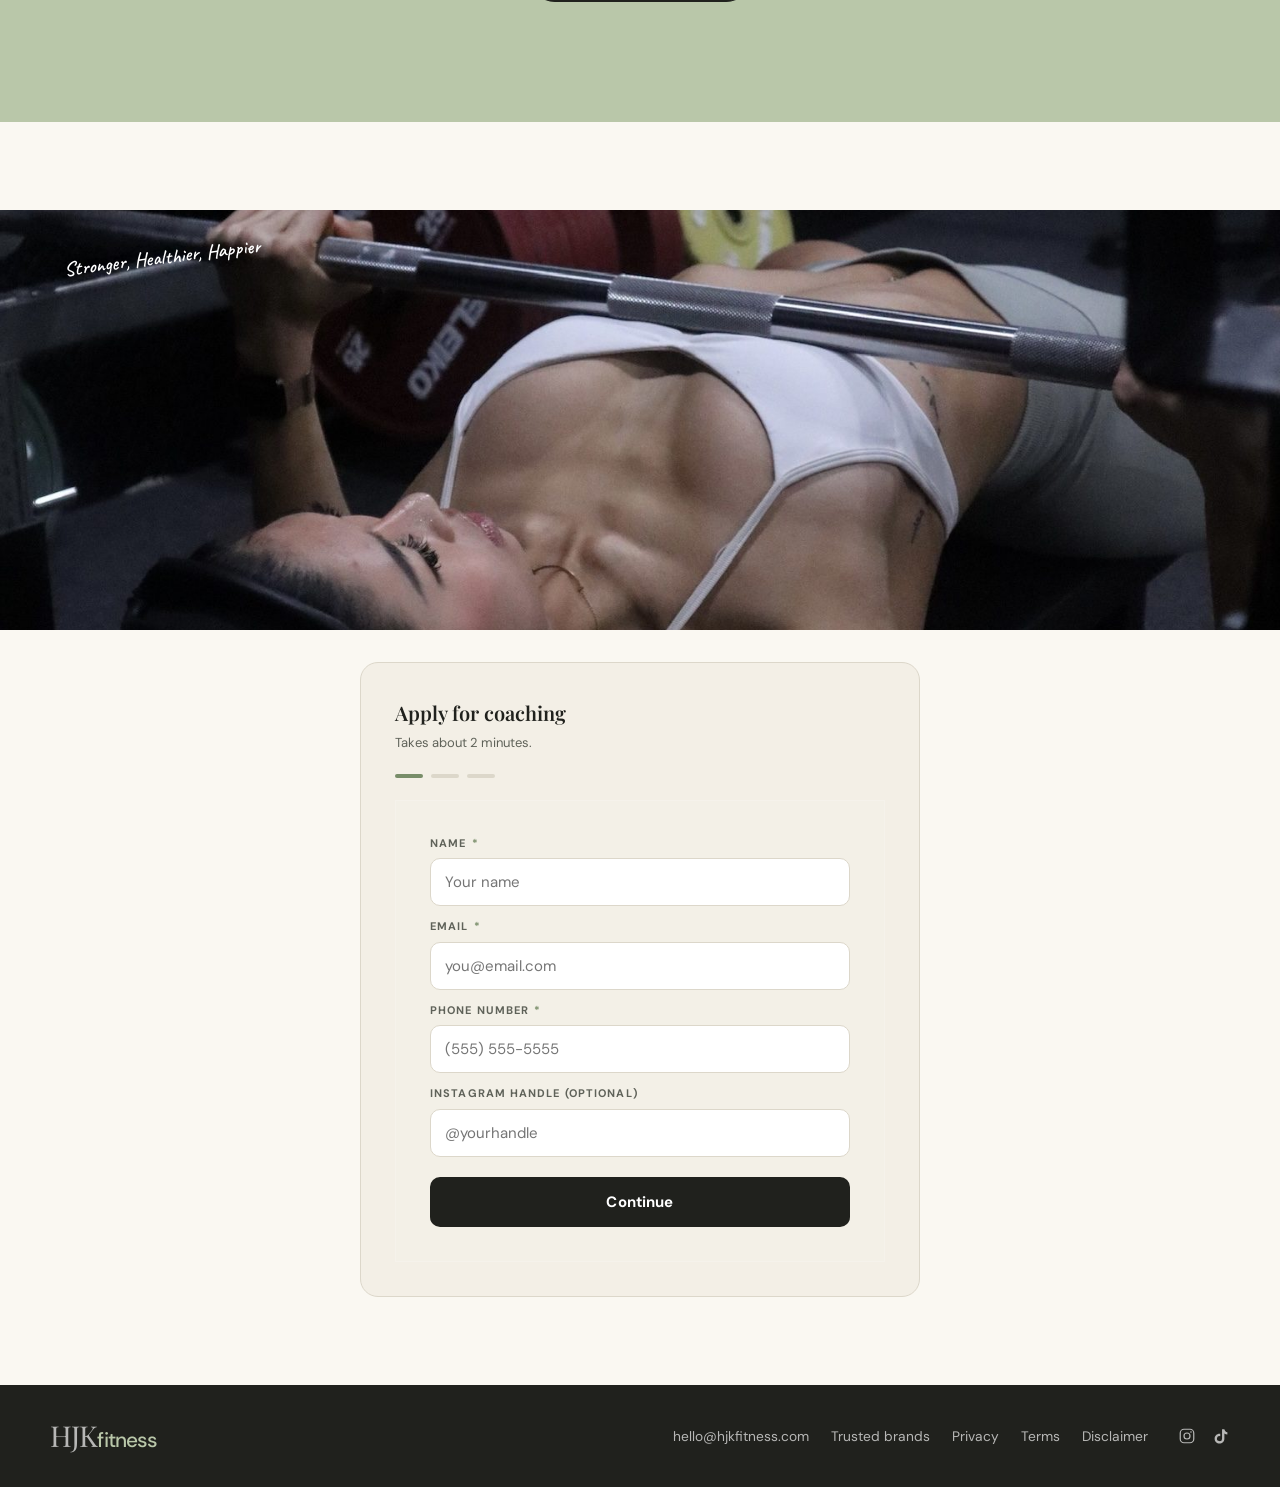
==== commit f6fef392: "Use What's Included page icons on the homepage feature carousel Replaced the plain checkmark circles" ====
--- a/index.html
+++ b/index.html
@@ -355,19 +355,20 @@
       background: var(--paper);
       padding: 20px;
     }
-    .feature-list li strong { display: block; margin: 12px 0 6px; }
+    .feature-list li strong { display: block; margin: 0 0 6px; }
     .feature-list li span:last-child { color: var(--ink-soft); font-size: .92rem; }
     .feature-scroll-hint { margin: 0 0 34px; color: var(--ink-soft); font-size: .82rem; }
-    .check {
-      width: 22px;
-      height: 22px;
+    .feature-mark {
+      width: 48px;
+      height: 48px;
       border-radius: 50%;
       display: grid;
       place-items: center;
+      margin-bottom: 18px;
       background: var(--sage);
-      font-size: .78rem;
-      font-weight: 700;
-    }
+      color: var(--ink);
+    }
+    .feature-mark svg { width: 24px; height: 24px; display: block; }
 
     .fit { background: var(--cream); }
     .fit-grid {
@@ -828,12 +829,30 @@
           <p class="section-intro">No scattered notes, saved videos, or second-guessing. Open the app and know exactly what to do.</p>
           <div class="feature-scroll">
             <ul class="feature-list">
-              <li><span class="check">✓</span><strong>Custom training</strong><span>Built around your goals, schedule, equipment, and experience.</span></li>
-              <li><span class="check">✓</span><strong>Nutrition guidance</strong><span>Flexible support that helps you eat for your goals without living on a rigid meal plan.</span></li>
-              <li><span class="check">✓</span><strong>Progress tracking</strong><span>Track workouts, measurements, and progress photos all in one place.</span></li>
-              <li><span class="check">✓</span><strong>Weekly check-ins</strong><span>Progress reviews, feedback, and adjustments that keep the plan working.</span></li>
-              <li><span class="check">✓</span><strong>Direct support</strong><span>Ask questions, share wins, and get help when you need it.</span></li>
-              <li><span class="check">✓</span><strong>Education</strong><span>Helpful guides, videos, and resources to level up your results.</span></li>
+              <li>
+                <span class="feature-mark"><svg viewBox="0 0 24 24" fill="none" xmlns="http://www.w3.org/2000/svg"><rect x="1.5" y="9" width="3" height="6" rx="1" stroke="currentColor" stroke-width="1.6"/><rect x="19.5" y="9" width="3" height="6" rx="1" stroke="currentColor" stroke-width="1.6"/><rect x="6" y="7" width="2.5" height="10" rx="1" stroke="currentColor" stroke-width="1.6"/><rect x="15.5" y="7" width="2.5" height="10" rx="1" stroke="currentColor" stroke-width="1.6"/><line x1="8.5" y1="12" x2="15.5" y2="12" stroke="currentColor" stroke-width="1.6"/></svg></span>
+                <strong>Custom training</strong><span>Built around your goals, schedule, equipment, and experience.</span>
+              </li>
+              <li>
+                <span class="feature-mark"><svg viewBox="0 0 24 24" fill="none" xmlns="http://www.w3.org/2000/svg"><path d="M7 3v7a2 2 0 0 0 4 0V3M9 10v11" stroke="currentColor" stroke-width="1.6" stroke-linecap="round" stroke-linejoin="round"/><path d="M17 3c-1.5 0-3 2-3 5s1.5 4 3 4v9" stroke="currentColor" stroke-width="1.6" stroke-linecap="round" stroke-linejoin="round"/></svg></span>
+                <strong>Nutrition guidance</strong><span>Flexible support that helps you eat for your goals without living on a rigid meal plan.</span>
+              </li>
+              <li>
+                <span class="feature-mark"><svg viewBox="0 0 24 24" fill="none" xmlns="http://www.w3.org/2000/svg"><path d="M3 17l6-6 4 4 8-8" stroke="currentColor" stroke-width="1.6" stroke-linecap="round" stroke-linejoin="round"/><path d="M15 7h6v6" stroke="currentColor" stroke-width="1.6" stroke-linecap="round" stroke-linejoin="round"/></svg></span>
+                <strong>Progress tracking</strong><span>Track workouts, measurements, and progress photos all in one place.</span>
+              </li>
+              <li>
+                <span class="feature-mark"><svg viewBox="0 0 24 24" fill="none" xmlns="http://www.w3.org/2000/svg"><rect x="3" y="5" width="18" height="16" rx="3" stroke="currentColor" stroke-width="1.6"/><path d="M3 10h18" stroke="currentColor" stroke-width="1.6"/><path d="M8 3v4M16 3v4" stroke="currentColor" stroke-width="1.6" stroke-linecap="round"/><path d="M8.5 15l2 2 4-4" stroke="currentColor" stroke-width="1.6" stroke-linecap="round" stroke-linejoin="round"/></svg></span>
+                <strong>Weekly check-ins</strong><span>Progress reviews, feedback, and adjustments that keep the plan working.</span>
+              </li>
+              <li>
+                <span class="feature-mark"><svg viewBox="0 0 24 24" fill="none" xmlns="http://www.w3.org/2000/svg"><path d="M4 5h16v10H9l-4 4V5z" stroke="currentColor" stroke-width="1.6" stroke-linejoin="round"/></svg></span>
+                <strong>Direct support</strong><span>Ask questions, share wins, and get help when you need it.</span>
+              </li>
+              <li>
+                <span class="feature-mark"><svg viewBox="0 0 24 24" fill="none" xmlns="http://www.w3.org/2000/svg"><path d="M12 6c-1.8-1.3-4.3-2-7-2v13c2.7 0 5.2.7 7 2 1.8-1.3 4.3-2 7-2V4c-2.7 0-5.2.7-7 2z" stroke="currentColor" stroke-width="1.6" stroke-linejoin="round"/><path d="M12 6v13" stroke="currentColor" stroke-width="1.6"/></svg></span>
+                <strong>Education</strong><span>Helpful guides, videos, and resources to level up your results.</span>
+              </li>
             </ul>
           </div>
           <p class="feature-scroll-hint">Swipe to see everything included</p>
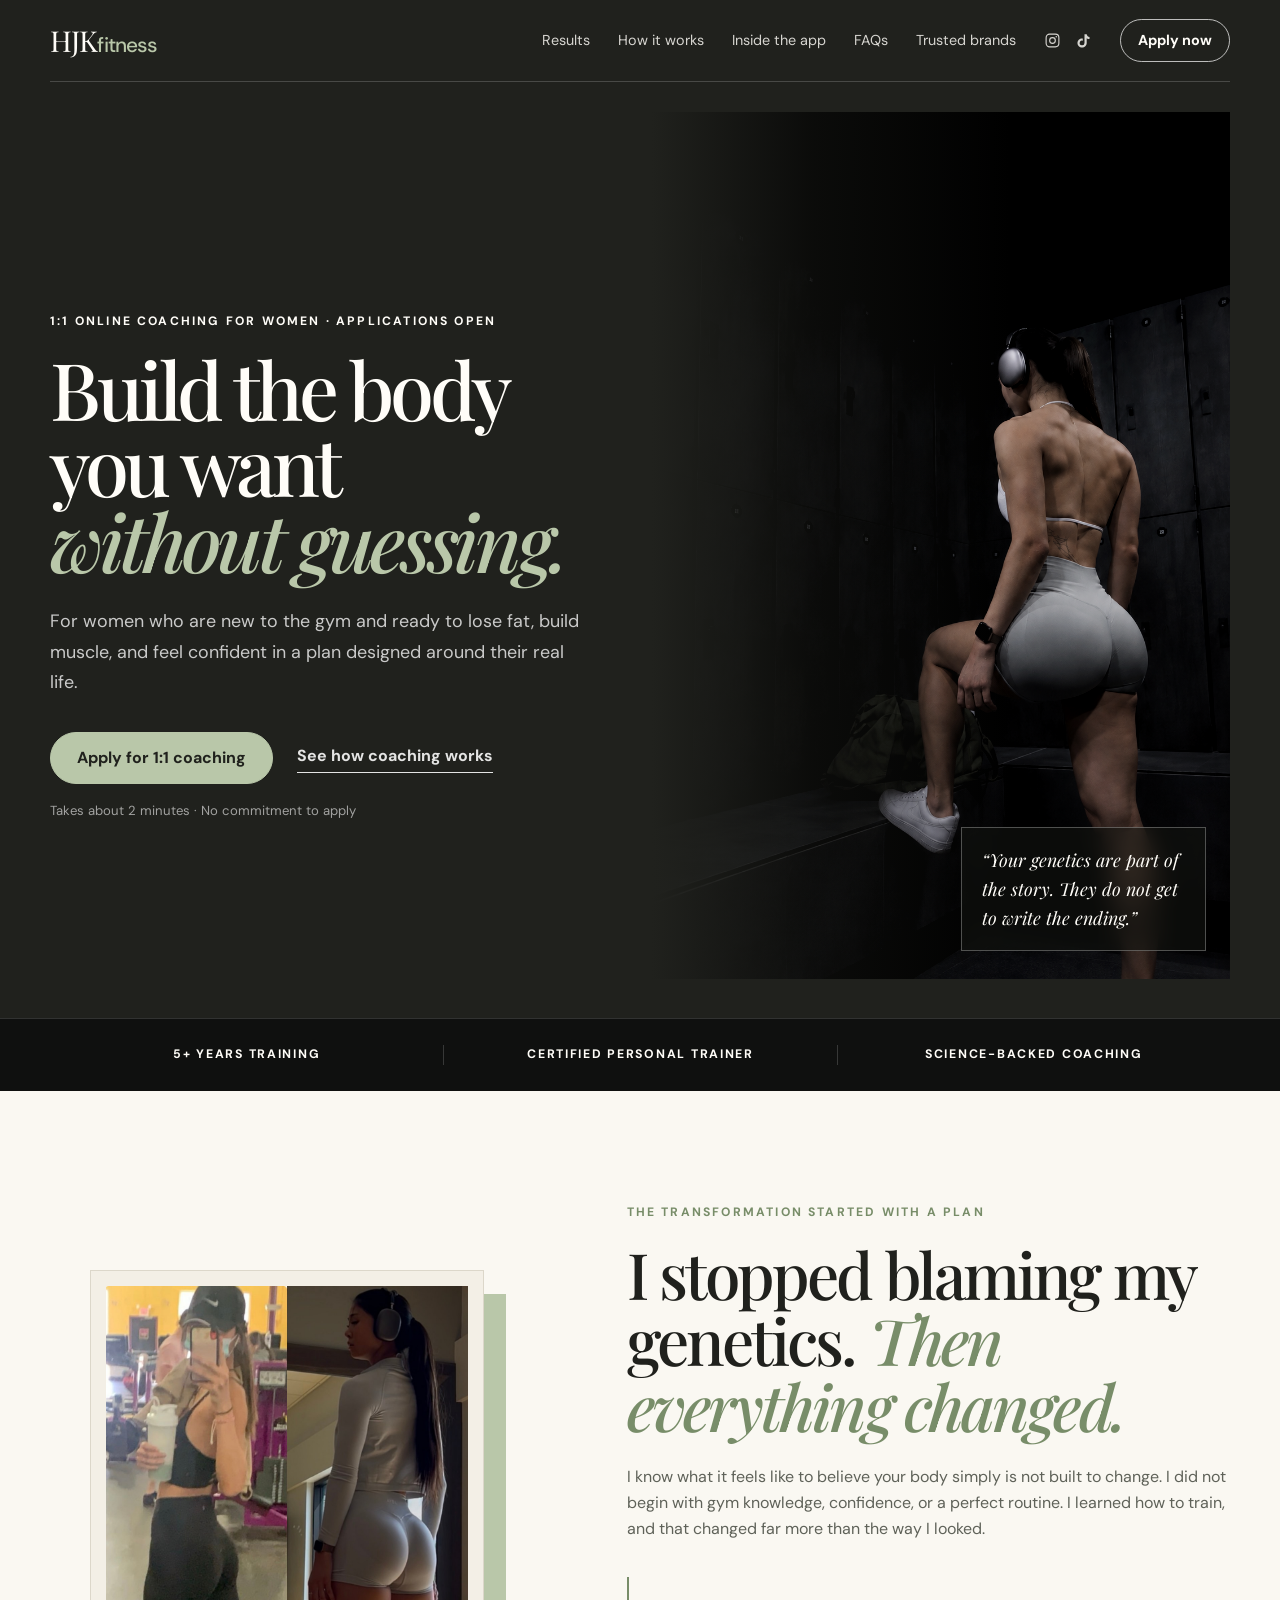
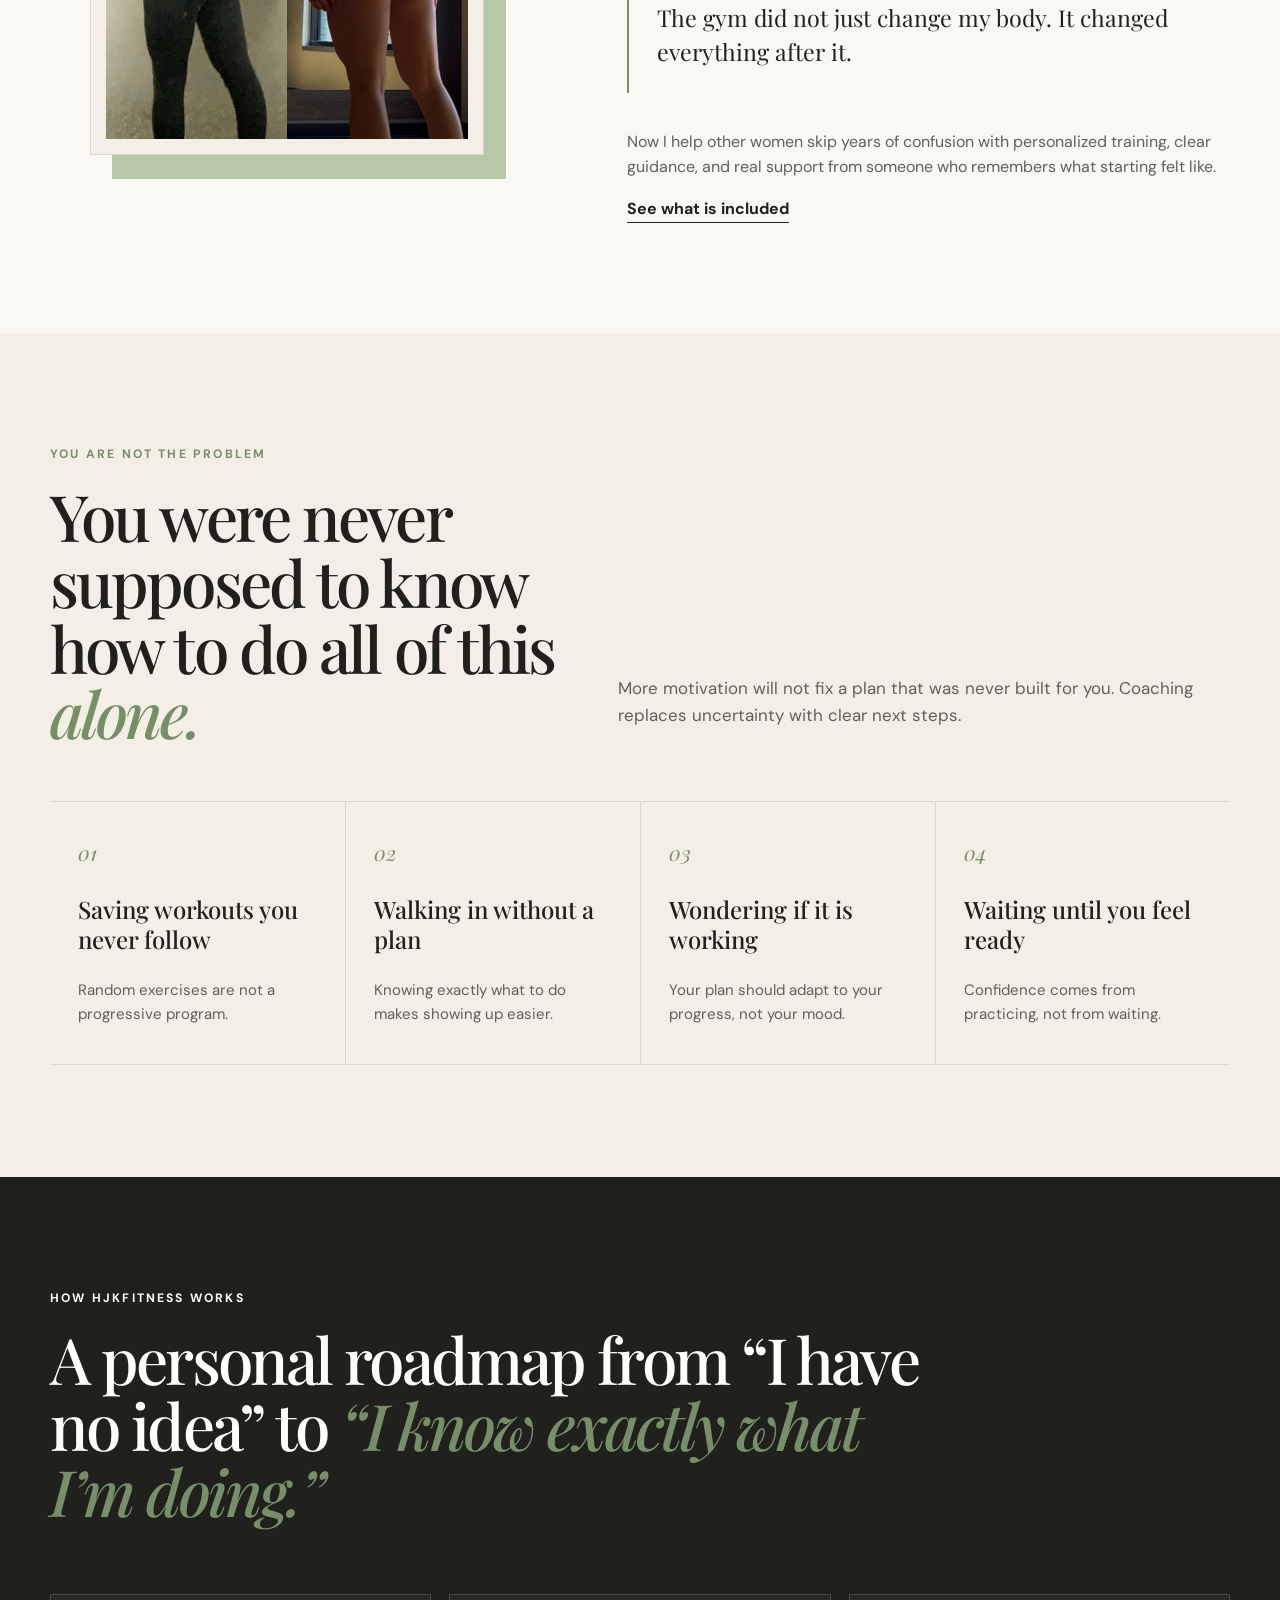
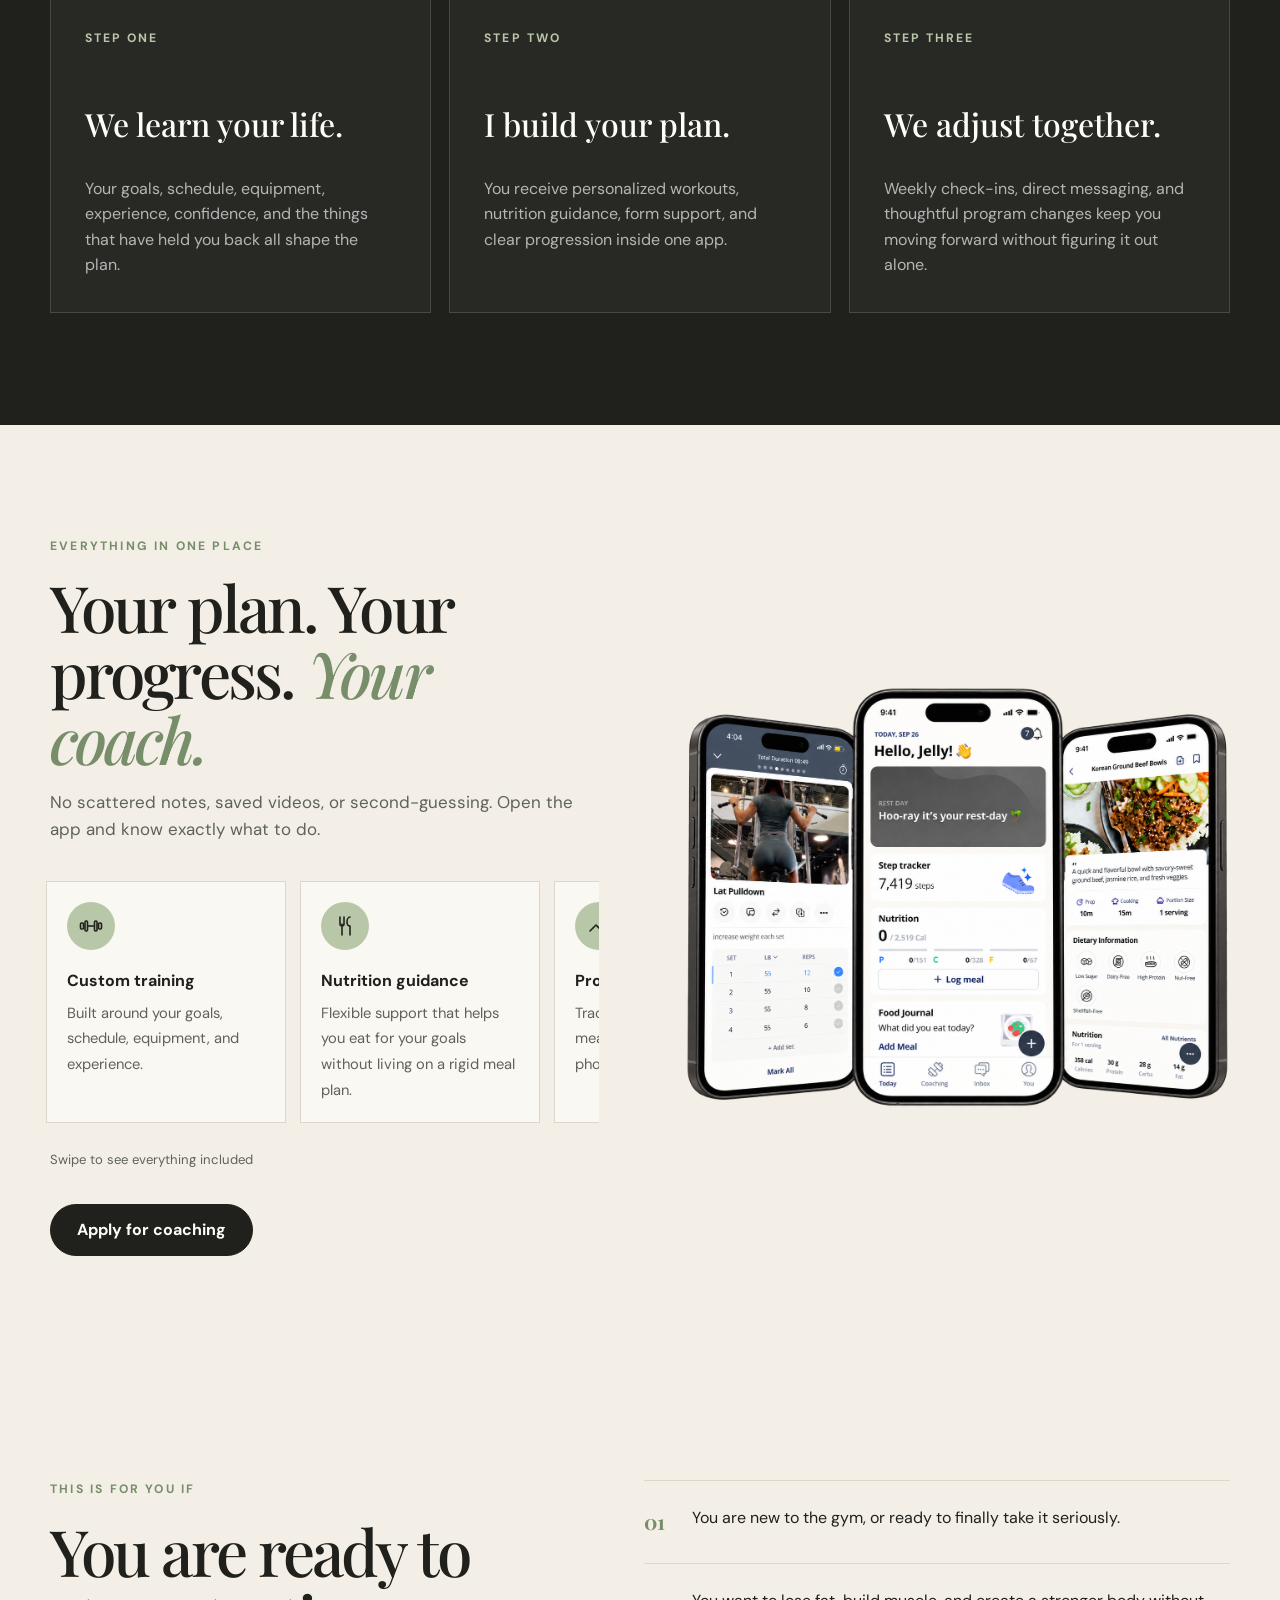
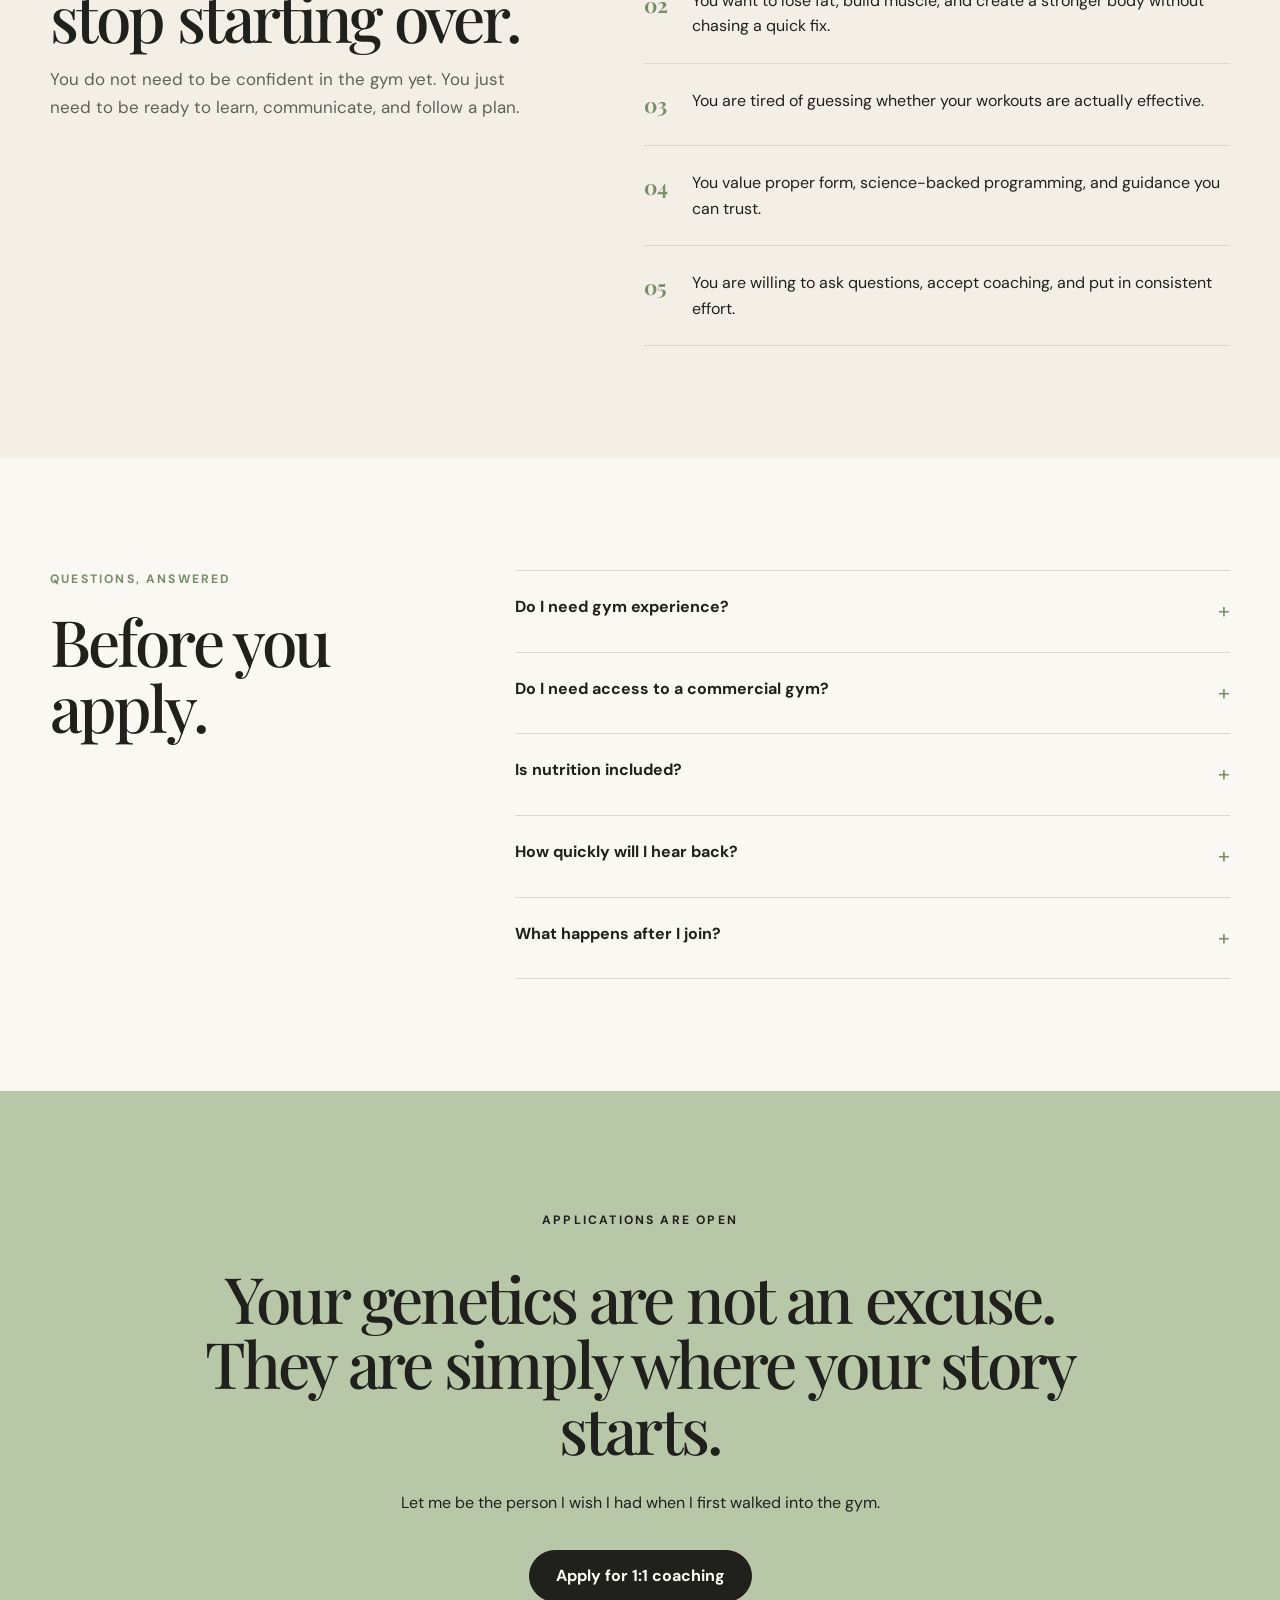
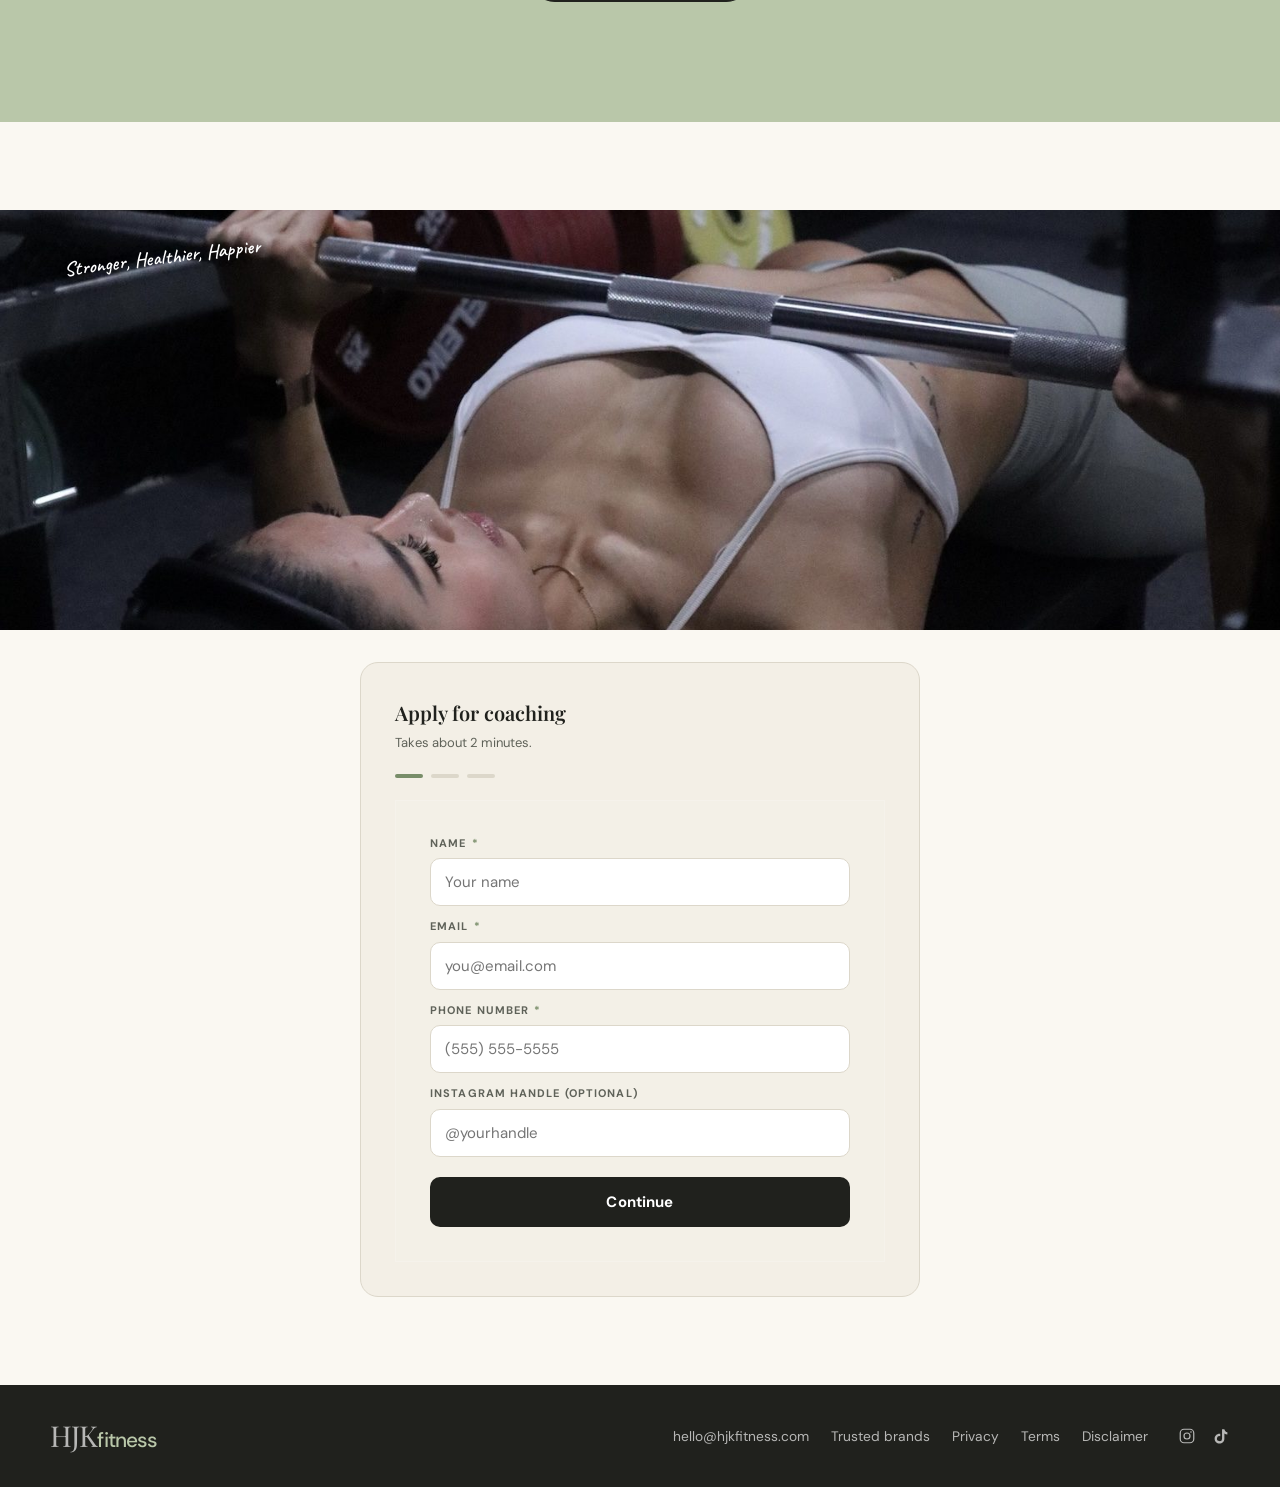
==== commit da1bf40a: "Match app section background to the section below it The app-mockup section used a slightly lighter " ====
--- a/index.html
+++ b/index.html
@@ -322,7 +322,7 @@
     .step h3 { margin: 38px 0 14px; font-family: var(--serif); font-size: 2rem; font-weight: 500; }
     .step p { color: rgba(255,255,255,.66); margin: 0; }
 
-    .app-section { background: var(--paper); overflow: hidden; }
+    .app-section { background: var(--cream); overflow: hidden; }
     .app-grid {
       display: grid;
       grid-template-columns: 1fr 1fr;
